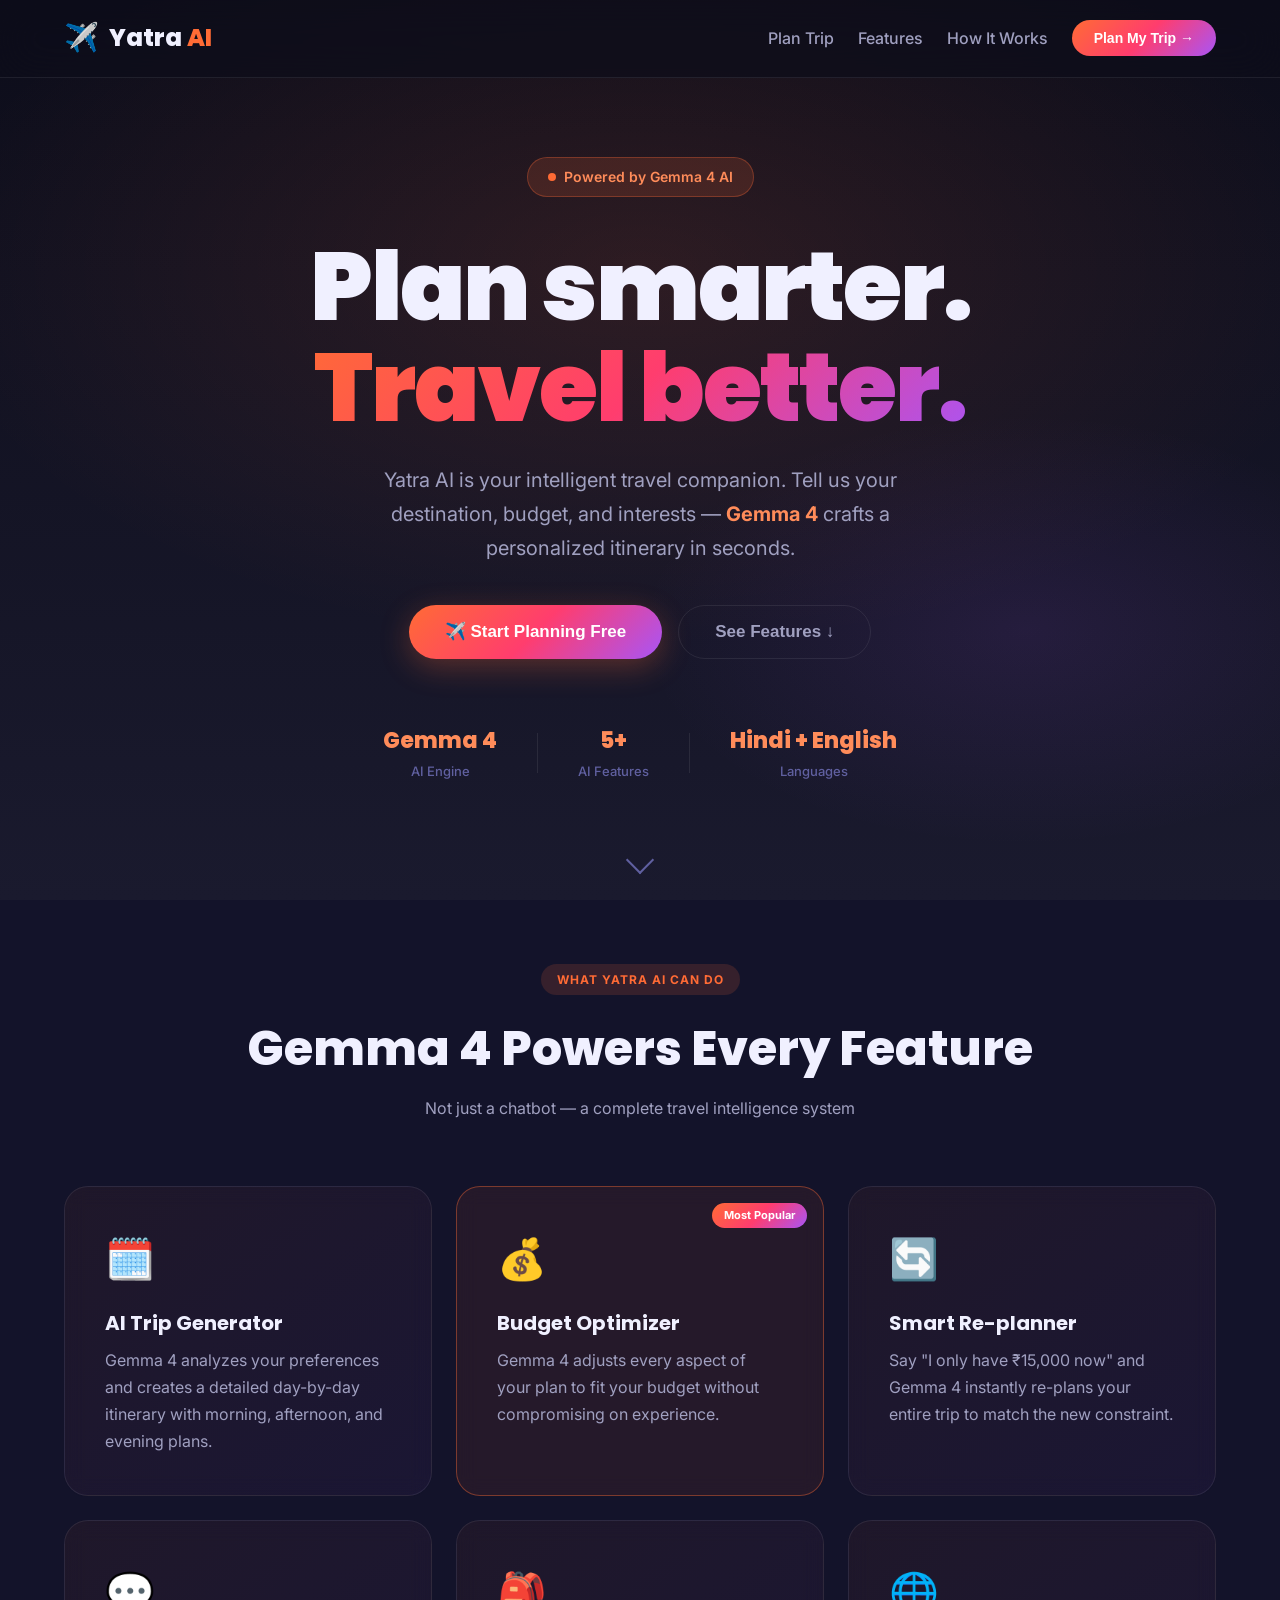
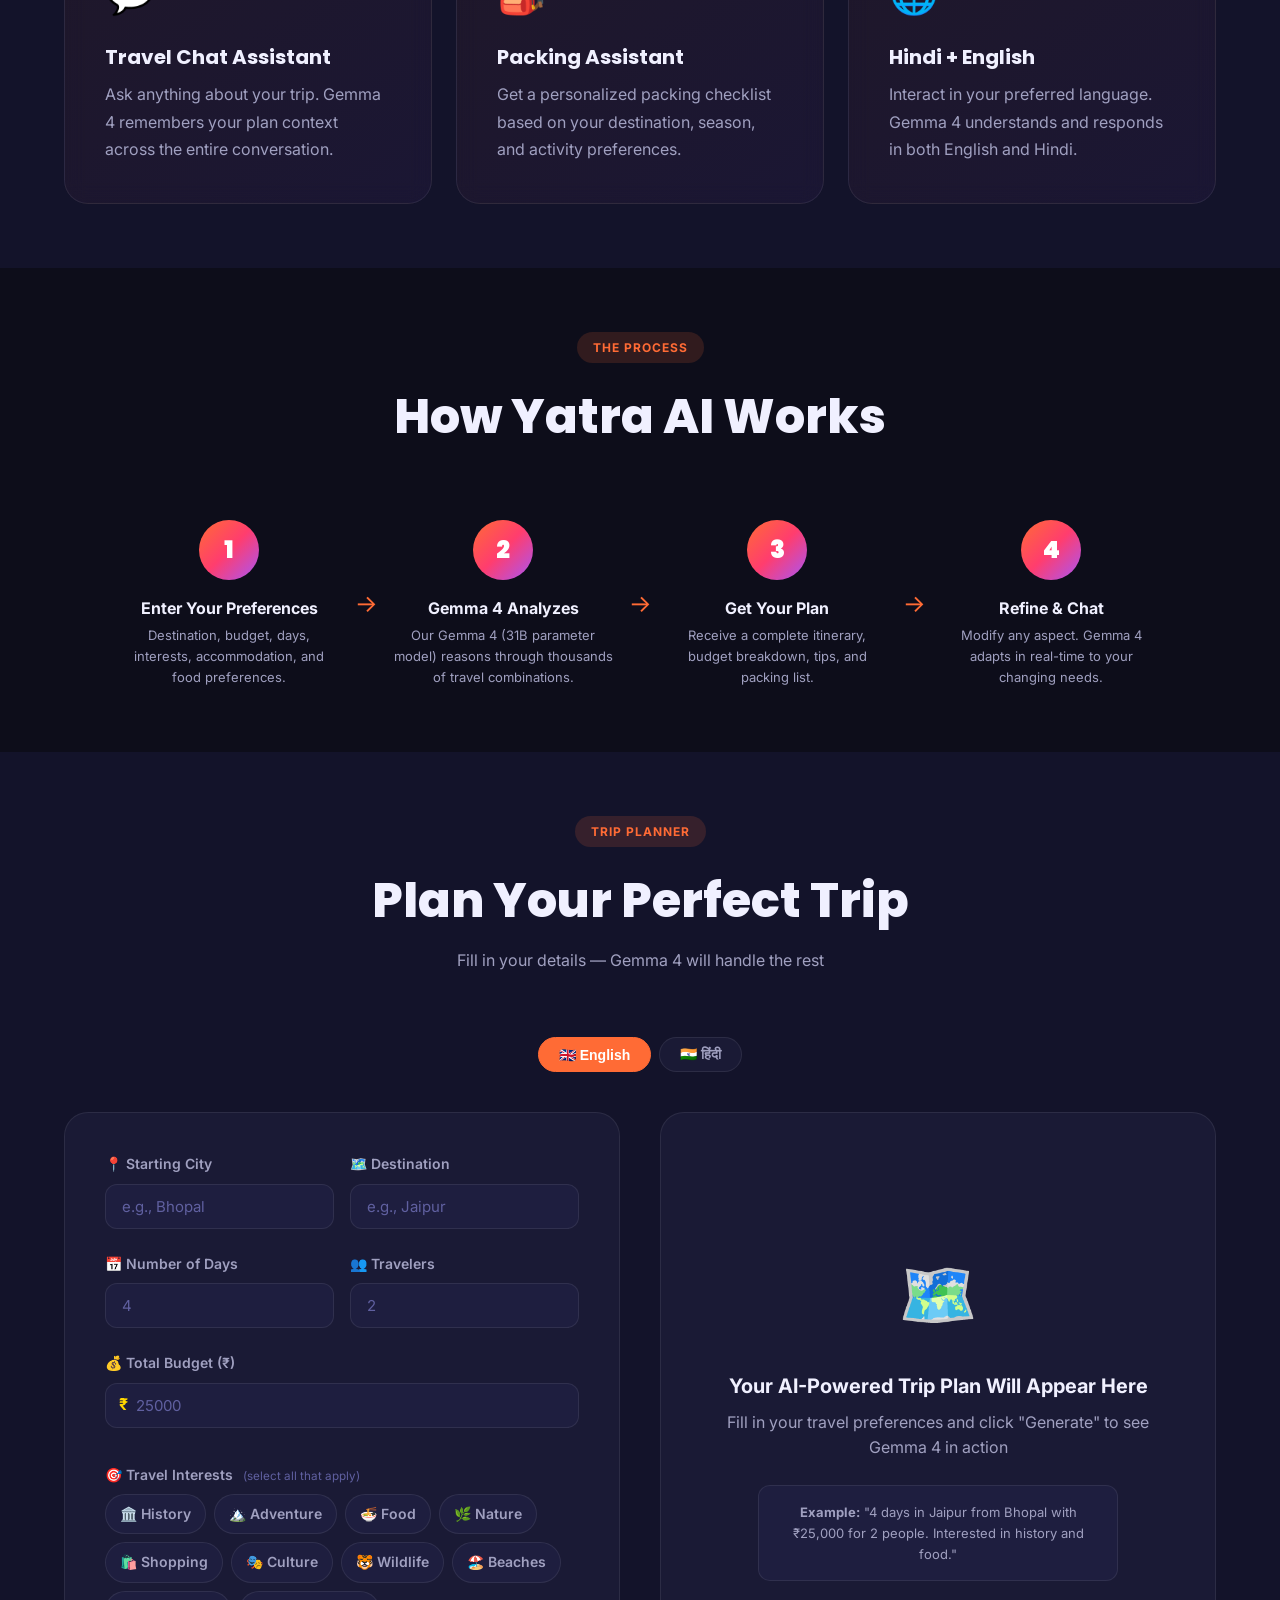
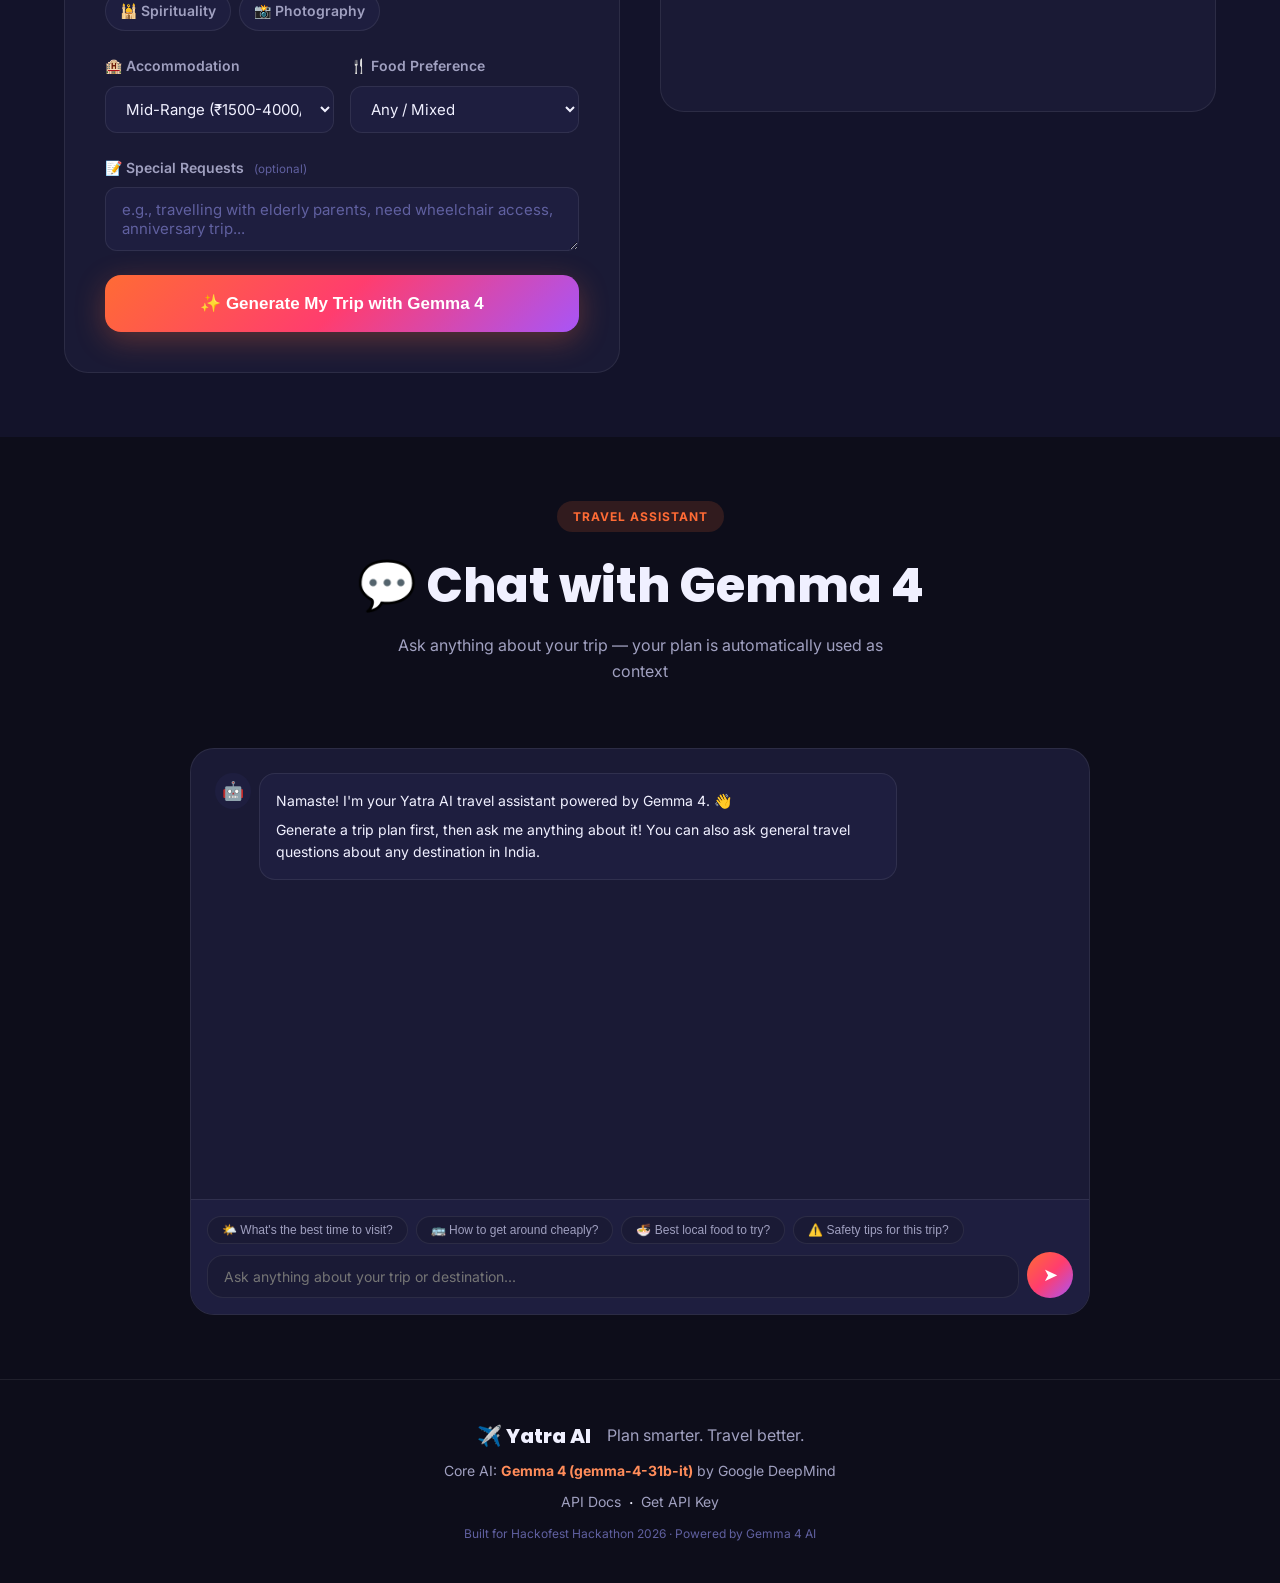
==== frontend/index.html @ 939cee9c "Initial commit - Yatra AI Gemma 4 powered travel planner" ====
<!DOCTYPE html>
<html lang="en">
<head>
  <meta charset="UTF-8" />
  <meta name="viewport" content="width=device-width, initial-scale=1.0"/>
  <title>Yatra AI — Plan smarter. Travel better.</title>
  <meta name="description" content="Yatra AI is an adaptive AI travel planner powered by Gemma 4. Get personalized trip itineraries, budget optimization, and smart re-planning."/>
  <link rel="icon" href="assets/images/favicon.svg" type="image/svg+xml"/>
  <link rel="stylesheet" href="assets/css/styles.css"/>
  <link rel="preconnect" href="https://fonts.googleapis.com"/>
  <link href="https://fonts.googleapis.com/css2?family=Inter:wght@300;400;500;600;700;800;900&family=Poppins:wght@700;800;900&display=swap" rel="stylesheet"/>
</head>
<body>

<!-- ═══════════════════════════════════════════ -->
<!--  NAVBAR                                      -->
<!-- ═══════════════════════════════════════════ -->
<nav class="navbar" id="navbar">
  <div class="nav-container">
    <div class="nav-brand">
      <span class="brand-icon">✈️</span>
      <span class="brand-name">Yatra <span class="brand-ai">AI</span></span>
    </div>
    <div class="nav-links">
      <a href="#planner" class="nav-link">Plan Trip</a>
      <a href="#features" class="nav-link">Features</a>
      <a href="#how-it-works" class="nav-link">How It Works</a>
      <button class="btn-nav-cta" onclick="document.getElementById('planner').scrollIntoView({behavior:'smooth'})">
        Plan My Trip →
      </button>
    </div>
    <button class="hamburger" id="hamburger" aria-label="Menu">
      <span></span><span></span><span></span>
    </button>
  </div>
</nav>

<!-- ═══════════════════════════════════════════ -->
<!--  HERO SECTION                                -->
<!-- ═══════════════════════════════════════════ -->
<section class="hero">
  <div class="hero-bg">
    <div class="hero-particles" id="particles"></div>
    <div class="hero-gradient"></div>
  </div>
  <div class="hero-content">
    <div class="hero-badge">
      <span class="badge-dot"></span>
      Powered by Gemma 4 AI
    </div>
    <h1 class="hero-title">
      Plan smarter.<br/>
      <span class="gradient-text">Travel better.</span>
    </h1>
    <p class="hero-subtitle">
      Yatra AI is your intelligent travel companion. Tell us your destination, budget, and interests — 
      <strong>Gemma 4</strong> crafts a personalized itinerary in seconds.
    </p>
    <div class="hero-ctas">
      <button class="btn-primary" onclick="document.getElementById('planner').scrollIntoView({behavior:'smooth'})">
        ✈️ Start Planning Free
      </button>
      <button class="btn-ghost" onclick="document.getElementById('features').scrollIntoView({behavior:'smooth'})">
        See Features ↓
      </button>
    </div>
    <div class="hero-stats">
      <div class="stat"><span class="stat-num">Gemma 4</span><span class="stat-label">AI Engine</span></div>
      <div class="stat-divider"></div>
      <div class="stat"><span class="stat-num">5+</span><span class="stat-label">AI Features</span></div>
      <div class="stat-divider"></div>
      <div class="stat"><span class="stat-num">Hindi + English</span><span class="stat-label">Languages</span></div>
    </div>
  </div>
  <div class="hero-scroll-indicator">
    <div class="scroll-arrow"></div>
  </div>
</section>

<!-- ═══════════════════════════════════════════ -->
<!--  FEATURES SECTION                            -->
<!-- ═══════════════════════════════════════════ -->
<section class="features" id="features">
  <div class="container">
    <div class="section-header">
      <span class="section-tag">What Yatra AI Can Do</span>
      <h2 class="section-title">Gemma 4 Powers Every Feature</h2>
      <p class="section-subtitle">Not just a chatbot — a complete travel intelligence system</p>
    </div>
    <div class="features-grid">
      <div class="feature-card">
        <div class="feature-icon">🗓️</div>
        <h3>AI Trip Generator</h3>
        <p>Gemma 4 analyzes your preferences and creates a detailed day-by-day itinerary with morning, afternoon, and evening plans.</p>
      </div>
      <div class="feature-card featured">
        <div class="feature-badge">Most Popular</div>
        <div class="feature-icon">💰</div>
        <h3>Budget Optimizer</h3>
        <p>Gemma 4 adjusts every aspect of your plan to fit your budget without compromising on experience.</p>
      </div>
      <div class="feature-card">
        <div class="feature-icon">🔄</div>
        <h3>Smart Re-planner</h3>
        <p>Say "I only have ₹15,000 now" and Gemma 4 instantly re-plans your entire trip to match the new constraint.</p>
      </div>
      <div class="feature-card">
        <div class="feature-icon">💬</div>
        <h3>Travel Chat Assistant</h3>
        <p>Ask anything about your trip. Gemma 4 remembers your plan context across the entire conversation.</p>
      </div>
      <div class="feature-card">
        <div class="feature-icon">🎒</div>
        <h3>Packing Assistant</h3>
        <p>Get a personalized packing checklist based on your destination, season, and activity preferences.</p>
      </div>
      <div class="feature-card">
        <div class="feature-icon">🌐</div>
        <h3>Hindi + English</h3>
        <p>Interact in your preferred language. Gemma 4 understands and responds in both English and Hindi.</p>
      </div>
    </div>
  </div>
</section>

<!-- ═══════════════════════════════════════════ -->
<!--  HOW IT WORKS                               -->
<!-- ═══════════════════════════════════════════ -->
<section class="how-it-works" id="how-it-works">
  <div class="container">
    <div class="section-header">
      <span class="section-tag">The Process</span>
      <h2 class="section-title">How Yatra AI Works</h2>
    </div>
    <div class="steps">
      <div class="step">
        <div class="step-num">1</div>
        <div class="step-content">
          <h3>Enter Your Preferences</h3>
          <p>Destination, budget, days, interests, accommodation, and food preferences.</p>
        </div>
      </div>
      <div class="step-arrow">→</div>
      <div class="step">
        <div class="step-num">2</div>
        <div class="step-content">
          <h3>Gemma 4 Analyzes</h3>
          <p>Our Gemma 4 (31B parameter model) reasons through thousands of travel combinations.</p>
        </div>
      </div>
      <div class="step-arrow">→</div>
      <div class="step">
        <div class="step-num">3</div>
        <div class="step-content">
          <h3>Get Your Plan</h3>
          <p>Receive a complete itinerary, budget breakdown, tips, and packing list.</p>
        </div>
      </div>
      <div class="step-arrow">→</div>
      <div class="step">
        <div class="step-num">4</div>
        <div class="step-content">
          <h3>Refine & Chat</h3>
          <p>Modify any aspect. Gemma 4 adapts in real-time to your changing needs.</p>
        </div>
      </div>
    </div>
  </div>
</section>

<!-- ═══════════════════════════════════════════ -->
<!--  TRIP PLANNER (MAIN APP)                    -->
<!-- ═══════════════════════════════════════════ -->
<section class="planner" id="planner">
  <div class="container">
    <div class="section-header">
      <span class="section-tag">Trip Planner</span>
      <h2 class="section-title">Plan Your Perfect Trip</h2>
      <p class="section-subtitle">Fill in your details — Gemma 4 will handle the rest</p>
    </div>

    <!-- Language Toggle -->
    <div class="language-toggle">
      <button class="lang-btn active" id="btn-en" onclick="setLanguage('english')">🇬🇧 English</button>
      <button class="lang-btn" id="btn-hi" onclick="setLanguage('hindi')">🇮🇳 हिंदी</button>
    </div>

    <div class="planner-layout">
      <!-- ── LEFT: Form ── -->
      <div class="planner-form-wrap">
        <form class="planner-form" id="tripForm" novalidate>

          <div class="form-row">
            <div class="form-group">
              <label for="origin">📍 Starting City</label>
              <input type="text" id="origin" placeholder="e.g., Bhopal" required/>
            </div>
            <div class="form-group">
              <label for="destination">🗺️ Destination</label>
              <input type="text" id="destination" placeholder="e.g., Jaipur" required/>
            </div>
          </div>

          <div class="form-row">
            <div class="form-group">
              <label for="numDays">📅 Number of Days</label>
              <input type="number" id="numDays" placeholder="4" min="1" max="30" required/>
            </div>
            <div class="form-group">
              <label for="numTravelers">👥 Travelers</label>
              <input type="number" id="numTravelers" placeholder="2" min="1" max="20" required/>
            </div>
          </div>

          <div class="form-group">
            <label for="budget">💰 Total Budget (₹)</label>
            <div class="budget-input-wrap">
              <span class="currency-symbol">₹</span>
              <input type="number" id="budget" placeholder="25000" min="500" required/>
            </div>
            <div class="budget-per-person" id="budgetPerPerson"></div>
          </div>

          <div class="form-group">
            <label>🎯 Travel Interests <small>(select all that apply)</small></label>
            <div class="interests-grid">
              <label class="interest-chip"><input type="checkbox" value="history"/> 🏛️ History</label>
              <label class="interest-chip"><input type="checkbox" value="adventure"/> 🏔️ Adventure</label>
              <label class="interest-chip"><input type="checkbox" value="food"/> 🍜 Food</label>
              <label class="interest-chip"><input type="checkbox" value="nature"/> 🌿 Nature</label>
              <label class="interest-chip"><input type="checkbox" value="shopping"/> 🛍️ Shopping</label>
              <label class="interest-chip"><input type="checkbox" value="culture"/> 🎭 Culture</label>
              <label class="interest-chip"><input type="checkbox" value="wildlife"/> 🐯 Wildlife</label>
              <label class="interest-chip"><input type="checkbox" value="beaches"/> 🏖️ Beaches</label>
              <label class="interest-chip"><input type="checkbox" value="spirituality"/> 🕌 Spirituality</label>
              <label class="interest-chip"><input type="checkbox" value="photography"/> 📸 Photography</label>
            </div>
          </div>

          <div class="form-row">
            <div class="form-group">
              <label for="accommodation">🏨 Accommodation</label>
              <select id="accommodation">
                <option value="budget">Budget (₹500-1500/night)</option>
                <option value="mid_range" selected>Mid-Range (₹1500-4000/night)</option>
                <option value="luxury">Luxury (₹4000+/night)</option>
                <option value="hostel">Hostel/Dorm</option>
                <option value="homestay">Homestay</option>
              </select>
            </div>
            <div class="form-group">
              <label for="foodPref">🍴 Food Preference</label>
              <select id="foodPref">
                <option value="any">Any / Mixed</option>
                <option value="vegetarian">Vegetarian</option>
                <option value="non_vegetarian">Non-Vegetarian</option>
                <option value="vegan">Vegan</option>
              </select>
            </div>
          </div>

          <div class="form-group">
            <label for="specialRequests">📝 Special Requests <small>(optional)</small></label>
            <textarea id="specialRequests" rows="2" placeholder="e.g., travelling with elderly parents, need wheelchair access, anniversary trip..."></textarea>
          </div>

          <button type="submit" class="btn-generate" id="generateBtn">
            <span class="btn-text">✨ Generate My Trip with Gemma 4</span>
            <span class="btn-loading" style="display:none">
              <span class="spinner"></span> Gemma 4 is planning your trip...
            </span>
          </button>
        </form>
      </div>

      <!-- ── RIGHT: Output ── -->
      <div class="planner-output-wrap">
        <!-- Empty State -->
        <div class="output-empty" id="outputEmpty">
          <div class="empty-icon">🗺️</div>
          <h3>Your AI-Powered Trip Plan Will Appear Here</h3>
          <p>Fill in your travel preferences and click "Generate" to see Gemma 4 in action</p>
          <div class="example-prompt">
            <strong>Example:</strong> "4 days in Jaipur from Bhopal with ₹25,000 for 2 people. 
            Interested in history and food."
          </div>
        </div>

        <!-- Loading State -->
        <div class="output-loading" id="outputLoading" style="display:none">
          <div class="loading-animation">
            <div class="ai-brain">🧠</div>
            <div class="loading-dots">
              <div class="dot"></div><div class="dot"></div><div class="dot"></div>
            </div>
          </div>
          <h3>Gemma 4 is crafting your perfect trip...</h3>
          <div class="loading-steps" id="loadingSteps">
            <div class="loading-step active" id="ls1">🔍 Analyzing your preferences...</div>
            <div class="loading-step" id="ls2">🗺️ Mapping out attractions...</div>
            <div class="loading-step" id="ls3">💰 Optimizing your budget...</div>
            <div class="loading-step" id="ls4">✨ Finalizing your itinerary...</div>
          </div>
        </div>

        <!-- Error State -->
        <div class="output-error" id="outputError" style="display:none">
          <div class="error-icon">⚠️</div>
          <h3>Something went wrong</h3>
          <p id="errorMessage">Please check your API key and try again.</p>
          <button class="btn-retry" onclick="retryGeneration()">🔄 Try Again</button>
        </div>

        <!-- Result State -->
        <div class="output-result" id="outputResult" style="display:none">
          <div class="result-header">
            <div class="result-trip-info" id="resultTripInfo"></div>
            <div class="result-actions">
              <button class="btn-action" onclick="copyPlan()" title="Copy Plan">📋 Copy</button>
              <button class="btn-action" onclick="downloadPlan()" title="Download Plan">⬇️ Download</button>
              <button class="btn-action" onclick="sharePlan()" title="Share Plan">🔗 Share</button>
              <button class="btn-replan" onclick="openReplanModal()">🔄 Modify Plan</button>
            </div>
          </div>
          
          <!-- Tab Navigation -->
          <div class="result-tabs">
            <button class="tab-btn active" onclick="switchTab('itinerary')">🗓️ Itinerary</button>
            <button class="tab-btn" onclick="switchTab('packing')">🎒 Packing List</button>
            <button class="tab-btn" onclick="switchTab('budget')">💰 Budget Tips</button>
          </div>

          <!-- Tab Contents -->
          <div class="tab-content active" id="tab-itinerary">
            <div class="markdown-output" id="itineraryContent"></div>
          </div>
          <div class="tab-content" id="tab-packing">
            <div class="packing-actions">
              <button class="btn-sm" onclick="generatePackingList()">🎒 Generate Packing List</button>
            </div>
            <div class="markdown-output" id="packingContent">
              <p class="placeholder-text">Click "Generate Packing List" to get a personalized checklist powered by Gemma 4.</p>
            </div>
          </div>
          <div class="tab-content" id="tab-budget">
            <div class="budget-actions">
              <button class="btn-sm" onclick="optimizeBudget()">💡 Optimize My Budget</button>
            </div>
            <div class="markdown-output" id="budgetContent">
              <p class="placeholder-text">Click "Optimize My Budget" to get Gemma 4's smart budget recommendations.</p>
            </div>
          </div>
        </div>
      </div>
    </div>
  </div>
</section>

<!-- ═══════════════════════════════════════════ -->
<!--  TRAVEL CHAT ASSISTANT                      -->
<!-- ═══════════════════════════════════════════ -->
<section class="chat-section" id="chatSection">
  <div class="container">
    <div class="section-header">
      <span class="section-tag">Travel Assistant</span>
      <h2 class="section-title">💬 Chat with Gemma 4</h2>
      <p class="section-subtitle">Ask anything about your trip — your plan is automatically used as context</p>
    </div>
    <div class="chat-container">
      <div class="chat-messages" id="chatMessages">
        <div class="chat-message assistant">
          <div class="message-avatar">🤖</div>
          <div class="message-bubble">
            <p>Namaste! I'm your Yatra AI travel assistant powered by Gemma 4. 👋</p>
            <p>Generate a trip plan first, then ask me anything about it! You can also ask general travel questions about any destination in India.</p>
          </div>
        </div>
      </div>
      <div class="chat-input-area">
        <div class="chat-suggestions" id="chatSuggestions">
          <button class="suggestion-chip" onclick="sendSuggestion(this)">🌤️ What's the best time to visit?</button>
          <button class="suggestion-chip" onclick="sendSuggestion(this)">🚌 How to get around cheaply?</button>
          <button class="suggestion-chip" onclick="sendSuggestion(this)">🍜 Best local food to try?</button>
          <button class="suggestion-chip" onclick="sendSuggestion(this)">⚠️ Safety tips for this trip?</button>
        </div>
        <div class="chat-input-row">
          <textarea 
            class="chat-input" 
            id="chatInput" 
            placeholder="Ask anything about your trip or destination..." 
            rows="1"
            onkeydown="handleChatKeydown(event)"
          ></textarea>
          <button class="chat-send-btn" id="chatSendBtn" onclick="sendChat()">
            <span class="send-icon">➤</span>
          </button>
        </div>
      </div>
    </div>
  </div>
</section>

<!-- ═══════════════════════════════════════════ -->
<!--  RE-PLAN MODAL                              -->
<!-- ═══════════════════════════════════════════ -->
<div class="modal-overlay" id="replanModal" style="display:none" onclick="closeModal(event)">
  <div class="modal">
    <div class="modal-header">
      <h2>🔄 Modify Your Trip</h2>
      <button class="modal-close" onclick="closeReplanModal()">✕</button>
    </div>
    <div class="modal-body">
      <p class="modal-subtitle">Tell Gemma 4 what you'd like to change about your trip plan.</p>
      <div class="form-group">
        <label>What would you like to change?</label>
        <textarea id="replanRequest" rows="4" placeholder="e.g., 'I now have only ₹15,000. Please reduce costs.' or 'Replace Day 2 with a nature/hiking day.' or 'Add a spa day on Day 3.'"></textarea>
      </div>
      <div class="form-group">
        <label>New Budget (₹) <small>optional — leave blank to keep current</small></label>
        <input type="number" id="replanBudget" placeholder="Leave blank to keep current budget" min="500"/>
      </div>
    </div>
    <div class="modal-footer">
      <button class="btn-ghost" onclick="closeReplanModal()">Cancel</button>
      <button class="btn-primary" onclick="submitReplan()">
        <span id="replanBtnText">🔄 Re-plan with Gemma 4</span>
      </button>
    </div>
  </div>
</div>

<!-- ═══════════════════════════════════════════ -->
<!--  FOOTER                                     -->
<!-- ═══════════════════════════════════════════ -->
<footer class="footer">
  <div class="container">
    <div class="footer-brand">
      <span>✈️ Yatra AI</span>
      <span class="footer-tagline">Plan smarter. Travel better.</span>
    </div>
    <div class="footer-powered">
      <span>Core AI: </span>
      <strong>Gemma 4 (gemma-4-31b-it)</strong>
      <span> by Google DeepMind</span>
    </div>
    <div class="footer-links">
      <a href="/docs" target="_blank">API Docs</a>
      <span>·</span>
      <a href="https://aistudio.google.com" target="_blank">Get API Key</a>
    </div>
    <p class="footer-note">Built for Hackofest Hackathon 2026 · Powered by Gemma 4 AI</p>
  </div>
</footer>

<script src="assets/js/api.js"></script>
<script src="assets/js/markdown.js"></script>
<script src="assets/js/app.js"></script>
</body>
</html>
---- frontend/assets/css/styles.css ----
/* =============================================
   YATRA AI — CSS Design System
   Plan smarter. Travel better.
   ============================================= */

/* ── Reset & Variables ────────────────────── */
*, *::before, *::after { box-sizing: border-box; margin: 0; padding: 0; }

:root {
  /* Colors */
  --primary: #FF6B35;
  --primary-dark: #E85820;
  --primary-light: #FF8C5A;
  --secondary: #1A1A2E;
  --accent: #FFD700;
  --accent2: #4ECDC4;
  --bg: #0D0D1A;
  --bg2: #13132A;
  --bg3: #1E1E3F;
  --surface: #1A1A35;
  --surface2: #252550;
  --text: #F0F0FF;
  --text-dim: #A0A0C0;
  --text-muted: #6060A0;
  --border: rgba(255,255,255,0.08);
  --border-hover: rgba(255,107,53,0.4);
  --success: #4CAF50;
  --error: #FF4444;
  --warning: #FFC107;
  
  /* Gradients */
  --grad-primary: linear-gradient(135deg, #FF6B35 0%, #FF3D6E 50%, #A855F7 100%);
  --grad-bg: linear-gradient(180deg, #0D0D1A 0%, #1A1A2E 100%);
  --grad-card: linear-gradient(145deg, rgba(255,107,53,0.05) 0%, rgba(168,85,247,0.05) 100%);
  
  /* Spacing */
  --sp-xs: 4px; --sp-sm: 8px; --sp-md: 16px; --sp-lg: 24px; --sp-xl: 40px; --sp-2xl: 64px;
  
  /* Typography */
  --font-body: 'Inter', -apple-system, sans-serif;
  --font-heading: 'Poppins', sans-serif;
  
  /* Radius */
  --r-sm: 8px; --r-md: 12px; --r-lg: 16px; --r-xl: 24px; --r-full: 999px;
  
  /* Shadows */
  --shadow-sm: 0 2px 8px rgba(0,0,0,0.3);
  --shadow-md: 0 8px 30px rgba(0,0,0,0.4);
  --shadow-lg: 0 20px 60px rgba(0,0,0,0.6);
  --shadow-primary: 0 8px 30px rgba(255,107,53,0.3);
  
  /* Transitions */
  --t: all 0.25s cubic-bezier(0.4, 0, 0.2, 1);
}

html { scroll-behavior: smooth; }

body {
  font-family: var(--font-body);
  background: var(--bg);
  color: var(--text);
  line-height: 1.6;
  overflow-x: hidden;
}

/* ── Scrollbar ─────────────────────────────── */
::-webkit-scrollbar { width: 6px; }
::-webkit-scrollbar-track { background: var(--bg); }
::-webkit-scrollbar-thumb { background: var(--primary); border-radius: var(--r-full); }

/* ── Utils ─────────────────────────────────── */
.container { max-width: 1200px; margin: 0 auto; padding: 0 var(--sp-lg); }
.gradient-text {
  background: var(--grad-primary);
  -webkit-background-clip: text;
  -webkit-text-fill-color: transparent;
  background-clip: text;
}

/* ══════════════════════════════════════════
   NAVBAR
══════════════════════════════════════════ */
.navbar {
  position: fixed; top: 0; left: 0; right: 0; z-index: 1000;
  padding: 16px 0;
  background: rgba(13,13,26,0.7);
  backdrop-filter: blur(20px);
  border-bottom: 1px solid var(--border);
  transition: var(--t);
}
.navbar.scrolled {
  background: rgba(13,13,26,0.95);
  box-shadow: var(--shadow-md);
}
.nav-container {
  max-width: 1200px; margin: 0 auto; padding: 0 var(--sp-lg);
  display: flex; align-items: center; justify-content: space-between;
}
.nav-brand {
  display: flex; align-items: center; gap: 10px;
  font-family: var(--font-heading); font-size: 24px; font-weight: 800;
  text-decoration: none; color: var(--text);
}
.brand-icon { font-size: 28px; }
.brand-ai { color: var(--primary); }
.nav-links { display: flex; align-items: center; gap: var(--sp-lg); }
.nav-link { color: var(--text-dim); text-decoration: none; font-weight: 500; transition: var(--t); }
.nav-link:hover { color: var(--text); }
.btn-nav-cta {
  background: var(--grad-primary); color: white; border: none;
  padding: 10px 22px; border-radius: var(--r-full);
  font-weight: 600; cursor: pointer; transition: var(--t);
  font-size: 14px;
}
.btn-nav-cta:hover { transform: translateY(-2px); box-shadow: var(--shadow-primary); }
.hamburger { display: none; flex-direction: column; gap: 5px; background: none; border: none; cursor: pointer; padding: 4px; }
.hamburger span { display: block; width: 24px; height: 2px; background: var(--text); border-radius: 2px; transition: var(--t); }

/* ══════════════════════════════════════════
   HERO
══════════════════════════════════════════ */
.hero {
  min-height: 100vh;
  display: flex; align-items: center; justify-content: center;
  position: relative; overflow: hidden;
  padding: 100px var(--sp-lg) 60px;
}
.hero-bg { position: absolute; inset: 0; }
.hero-gradient {
  position: absolute; inset: 0;
  background: radial-gradient(ellipse 80% 60% at 50% 30%, rgba(255,107,53,0.12) 0%, transparent 70%),
              radial-gradient(ellipse 50% 40% at 80% 70%, rgba(168,85,247,0.1) 0%, transparent 60%),
              linear-gradient(180deg, #0D0D1A 0%, #1A1A2E 100%);
}
.hero-particles { position: absolute; inset: 0; overflow: hidden; }
.particle {
  position: absolute; border-radius: 50%;
  background: var(--primary); opacity: 0.15;
  animation: float-particle linear infinite;
}
@keyframes float-particle {
  0% { transform: translateY(100vh) rotate(0deg); opacity: 0; }
  10% { opacity: 0.15; }
  90% { opacity: 0.15; }
  100% { transform: translateY(-100px) rotate(360deg); opacity: 0; }
}
.hero-content {
  position: relative; z-index: 1;
  text-align: center; max-width: 800px;
}
.hero-badge {
  display: inline-flex; align-items: center; gap: 8px;
  background: rgba(255,107,53,0.15); border: 1px solid rgba(255,107,53,0.3);
  color: var(--primary-light); padding: 8px 20px; border-radius: var(--r-full);
  font-size: 14px; font-weight: 600; margin-bottom: var(--sp-xl);
}
.badge-dot { width: 8px; height: 8px; background: var(--primary); border-radius: 50%; animation: pulse 2s infinite; }
@keyframes pulse { 0%, 100% { opacity: 1; transform: scale(1); } 50% { opacity: 0.5; transform: scale(1.5); } }
.hero-title {
  font-family: var(--font-heading); font-size: clamp(48px, 8vw, 96px);
  font-weight: 900; line-height: 1.05; margin-bottom: var(--sp-lg);
  letter-spacing: -2px;
}
.hero-subtitle {
  font-size: clamp(16px, 2.5vw, 20px); color: var(--text-dim);
  max-width: 600px; margin: 0 auto var(--sp-xl);
  line-height: 1.7;
}
.hero-subtitle strong { color: var(--primary-light); }
.hero-ctas { display: flex; gap: var(--sp-md); justify-content: center; flex-wrap: wrap; margin-bottom: var(--sp-2xl); }
.btn-primary {
  background: var(--grad-primary); color: white; border: none;
  padding: 16px 36px; border-radius: var(--r-full);
  font-size: 17px; font-weight: 700; cursor: pointer; transition: var(--t);
  box-shadow: var(--shadow-primary);
}
.btn-primary:hover { transform: translateY(-3px); box-shadow: 0 12px 40px rgba(255,107,53,0.5); }
.btn-ghost {
  background: transparent; color: var(--text-dim);
  border: 1px solid var(--border); padding: 16px 36px;
  border-radius: var(--r-full); font-size: 17px; font-weight: 600;
  cursor: pointer; transition: var(--t);
}
.btn-ghost:hover { border-color: var(--primary); color: var(--primary); }
.hero-stats { display: flex; align-items: center; justify-content: center; gap: var(--sp-xl); flex-wrap: wrap; }
.stat { text-align: center; }
.stat-num { display: block; font-family: var(--font-heading); font-size: 22px; font-weight: 800; color: var(--primary-light); }
.stat-label { font-size: 13px; color: var(--text-muted); font-weight: 500; }
.stat-divider { width: 1px; height: 40px; background: var(--border); }
.hero-scroll-indicator {
  position: absolute; bottom: 30px; left: 50%; transform: translateX(-50%);
  animation: bounce 2s infinite;
}
.scroll-arrow { width: 20px; height: 20px; border-right: 2px solid var(--text-muted); border-bottom: 2px solid var(--text-muted); transform: rotate(45deg); }
@keyframes bounce { 0%, 100% { transform: translateX(-50%) translateY(0); } 50% { transform: translateX(-50%) translateY(10px); } }

/* ══════════════════════════════════════════
   SECTIONS
══════════════════════════════════════════ */
.section-header { text-align: center; margin-bottom: var(--sp-2xl); }
.section-tag {
  display: inline-block; background: rgba(255,107,53,0.15);
  color: var(--primary); padding: 6px 16px; border-radius: var(--r-full);
  font-size: 12px; font-weight: 700; letter-spacing: 1px;
  text-transform: uppercase; margin-bottom: var(--sp-md);
}
.section-title { font-family: var(--font-heading); font-size: clamp(28px, 4vw, 48px); font-weight: 800; margin-bottom: var(--sp-sm); }
.section-subtitle { color: var(--text-dim); font-size: 16px; max-width: 500px; margin: 0 auto; }

/* ══════════════════════════════════════════
   FEATURES
══════════════════════════════════════════ */
.features { padding: var(--sp-2xl) 0; background: var(--bg2); }
.features-grid {
  display: grid; grid-template-columns: repeat(auto-fit, minmax(300px, 1fr));
  gap: var(--sp-lg);
}
.feature-card {
  background: var(--grad-card);
  border: 1px solid var(--border);
  border-radius: var(--r-xl); padding: var(--sp-xl);
  transition: var(--t); position: relative;
  backdrop-filter: blur(10px);
}
.feature-card:hover { border-color: var(--border-hover); transform: translateY(-4px); box-shadow: var(--shadow-md); }
.feature-card.featured { border-color: rgba(255,107,53,0.4); background: rgba(255,107,53,0.08); }
.feature-badge {
  position: absolute; top: 16px; right: 16px;
  background: var(--grad-primary); color: white;
  padding: 4px 12px; border-radius: var(--r-full);
  font-size: 11px; font-weight: 700;
}
.feature-icon { font-size: 40px; margin-bottom: var(--sp-md); }
.feature-card h3 { font-family: var(--font-heading); font-size: 20px; font-weight: 700; margin-bottom: var(--sp-sm); }
.feature-card p { color: var(--text-dim); line-height: 1.7; }

/* ══════════════════════════════════════════
   HOW IT WORKS
══════════════════════════════════════════ */
.how-it-works { padding: var(--sp-2xl) 0; }
.steps {
  display: flex; align-items: flex-start; gap: var(--sp-md);
  flex-wrap: wrap; justify-content: center;
}
.step { flex: 1; min-width: 180px; max-width: 220px; text-align: center; }
.step-num {
  width: 60px; height: 60px; border-radius: 50%;
  background: var(--grad-primary); color: white;
  font-family: var(--font-heading); font-size: 24px; font-weight: 900;
  display: flex; align-items: center; justify-content: center;
  margin: 0 auto var(--sp-md);
}
.step-content h3 { font-size: 16px; font-weight: 700; margin-bottom: var(--sp-xs); }
.step-content p { font-size: 13px; color: var(--text-dim); }
.step-arrow { font-size: 24px; color: var(--primary); align-self: center; padding-top: 0; }

/* ══════════════════════════════════════════
   PLANNER SECTION
══════════════════════════════════════════ */
.planner { padding: var(--sp-2xl) 0; background: var(--bg2); }
.language-toggle { display: flex; gap: var(--sp-sm); justify-content: center; margin-bottom: var(--sp-xl); }
.lang-btn {
  background: var(--surface); border: 1px solid var(--border);
  color: var(--text-dim); padding: 8px 20px; border-radius: var(--r-full);
  cursor: pointer; transition: var(--t); font-size: 14px; font-weight: 600;
}
.lang-btn.active { background: var(--primary); border-color: var(--primary); color: white; }
.planner-layout { display: grid; grid-template-columns: 1fr 1fr; gap: var(--sp-xl); align-items: start; }

/* Form */
.planner-form-wrap {
  background: var(--surface); border: 1px solid var(--border);
  border-radius: var(--r-xl); padding: var(--sp-xl); position: sticky; top: 90px;
}
.planner-form { display: flex; flex-direction: column; gap: var(--sp-lg); }
.form-row { display: grid; grid-template-columns: 1fr 1fr; gap: var(--sp-md); }
.form-group { display: flex; flex-direction: column; gap: 8px; }
.form-group label { font-size: 14px; font-weight: 600; color: var(--text-dim); }
.form-group label small { font-weight: 400; color: var(--text-muted); margin-left: 6px; }
.form-group input, .form-group select, .form-group textarea {
  background: var(--bg3); border: 1px solid var(--border);
  color: var(--text); padding: 12px 16px; border-radius: var(--r-md);
  font-size: 15px; font-family: var(--font-body);
  transition: var(--t); outline: none; width: 100%;
}
.form-group input:focus, .form-group select:focus, .form-group textarea:focus {
  border-color: var(--primary); box-shadow: 0 0 0 3px rgba(255,107,53,0.15);
}
.form-group input::placeholder, .form-group textarea::placeholder { color: var(--text-muted); }
.form-group select option { background: var(--bg3); }
.budget-input-wrap { position: relative; }
.currency-symbol {
  position: absolute; left: 14px; top: 50%; transform: translateY(-50%);
  color: var(--accent); font-weight: 700; font-size: 16px;
}
.budget-input-wrap input { padding-left: 30px; }
.budget-per-person { font-size: 12px; color: var(--accent2); margin-top: 4px; }

/* Interests */
.interests-grid { display: flex; flex-wrap: wrap; gap: 8px; }
.interest-chip {
  display: flex; align-items: center; gap: 6px;
  background: var(--bg3); border: 1px solid var(--border);
  padding: 8px 14px; border-radius: var(--r-full);
  cursor: pointer; transition: var(--t); font-size: 13px; font-weight: 500;
  user-select: none;
}
.interest-chip:hover { border-color: var(--primary); }
.interest-chip input[type="checkbox"] { display: none; }
.interest-chip.selected {
  background: rgba(255,107,53,0.15); border-color: var(--primary); color: var(--primary-light);
}

/* Generate Button */
.btn-generate {
  background: var(--grad-primary); color: white; border: none;
  padding: 18px; border-radius: var(--r-lg);
  font-size: 17px; font-weight: 700; cursor: pointer;
  transition: var(--t); width: 100%;
  box-shadow: var(--shadow-primary);
}
.btn-generate:hover:not(:disabled) { transform: translateY(-2px); box-shadow: 0 12px 40px rgba(255,107,53,0.5); }
.btn-generate:disabled { opacity: 0.7; cursor: not-allowed; transform: none; }
.spinner {
  display: inline-block; width: 18px; height: 18px;
  border: 2px solid rgba(255,255,255,0.3); border-top-color: white;
  border-radius: 50%; animation: spin 0.8s linear infinite;
  vertical-align: middle; margin-right: 6px;
}
@keyframes spin { to { transform: rotate(360deg); } }

/* Output Panel */
.planner-output-wrap {
  background: var(--surface); border: 1px solid var(--border);
  border-radius: var(--r-xl); min-height: 600px;
  display: flex; align-items: center; justify-content: center;
  overflow: hidden;
}
.output-empty { text-align: center; padding: var(--sp-2xl); }
.empty-icon { font-size: 64px; margin-bottom: var(--sp-lg); }
.output-empty h3 { font-size: 20px; margin-bottom: var(--sp-sm); }
.output-empty p { color: var(--text-dim); margin-bottom: var(--sp-lg); }
.example-prompt {
  background: var(--bg3); border: 1px solid var(--border);
  border-radius: var(--r-md); padding: var(--sp-md);
  font-size: 13px; color: var(--text-dim); max-width: 360px; margin: 0 auto;
}

/* Loading */
.output-loading { text-align: center; padding: var(--sp-2xl); width: 100%; }
.loading-animation { margin-bottom: var(--sp-lg); }
.ai-brain { font-size: 64px; animation: pulse-brain 1.5s ease-in-out infinite; display: block; margin-bottom: var(--sp-md); }
@keyframes pulse-brain { 0%, 100% { transform: scale(1); } 50% { transform: scale(1.1); } }
.loading-dots { display: flex; gap: 8px; justify-content: center; }
.dot { width: 10px; height: 10px; background: var(--primary); border-radius: 50%; animation: dot-bounce 1.2s ease-in-out infinite; }
.dot:nth-child(2) { animation-delay: 0.2s; }
.dot:nth-child(3) { animation-delay: 0.4s; }
@keyframes dot-bounce { 0%, 100% { transform: translateY(0); opacity: 0.3; } 50% { transform: translateY(-12px); opacity: 1; } }
.output-loading h3 { font-size: 20px; margin-bottom: var(--sp-xl); }
.loading-steps { display: flex; flex-direction: column; gap: var(--sp-sm); max-width: 300px; margin: 0 auto; }
.loading-step { font-size: 14px; color: var(--text-muted); padding: 8px 16px; border-radius: var(--r-full); transition: var(--t); }
.loading-step.active { color: var(--primary); background: rgba(255,107,53,0.1); }

/* Error */
.output-error { text-align: center; padding: var(--sp-2xl); width: 100%; }
.error-icon { font-size: 48px; margin-bottom: var(--sp-md); }
.output-error h3 { font-size: 20px; margin-bottom: var(--sp-sm); }
.output-error p { color: var(--text-dim); margin-bottom: var(--sp-lg); }
.btn-retry {
  background: transparent; border: 1px solid var(--primary); color: var(--primary);
  padding: 10px 24px; border-radius: var(--r-full); cursor: pointer; transition: var(--t);
  font-weight: 600;
}
.btn-retry:hover { background: var(--primary); color: white; }

/* Result */
.output-result { width: 100%; height: 100%; display: flex; flex-direction: column; }
.result-header {
  display: flex; align-items: center; justify-content: space-between;
  padding: var(--sp-md) var(--sp-lg); border-bottom: 1px solid var(--border);
  flex-wrap: wrap; gap: var(--sp-sm);
}
.result-trip-info { font-size: 14px; font-weight: 600; color: var(--primary-light); }
.result-actions { display: flex; gap: 8px; flex-wrap: wrap; }
.btn-action {
  background: var(--bg3); border: 1px solid var(--border);
  color: var(--text-dim); padding: 7px 14px; border-radius: var(--r-full);
  font-size: 12px; font-weight: 600; cursor: pointer; transition: var(--t);
}
.btn-action:hover { border-color: var(--primary); color: var(--primary); }
.btn-replan {
  background: rgba(255,107,53,0.15); border: 1px solid var(--primary);
  color: var(--primary); padding: 7px 14px; border-radius: var(--r-full);
  font-size: 12px; font-weight: 700; cursor: pointer; transition: var(--t);
}
.btn-replan:hover { background: var(--primary); color: white; }
.result-tabs { display: flex; gap: 0; border-bottom: 1px solid var(--border); padding: 0 var(--sp-lg); }
.tab-btn {
  background: none; border: none; color: var(--text-muted);
  padding: 12px 20px; font-size: 13px; font-weight: 600;
  cursor: pointer; transition: var(--t); border-bottom: 2px solid transparent;
  margin-bottom: -1px;
}
.tab-btn.active { color: var(--primary); border-bottom-color: var(--primary); }
.tab-content { display: none; padding: var(--sp-lg); flex: 1; overflow-y: auto; max-height: 700px; }
.tab-content.active { display: block; }
.packing-actions, .budget-actions { margin-bottom: var(--sp-md); }
.btn-sm {
  background: rgba(78,205,196,0.15); border: 1px solid var(--accent2);
  color: var(--accent2); padding: 8px 18px; border-radius: var(--r-full);
  font-size: 13px; font-weight: 600; cursor: pointer; transition: var(--t);
}
.btn-sm:hover { background: var(--accent2); color: var(--bg); }
.placeholder-text { color: var(--text-muted); font-style: italic; }

/* Markdown Output */
.markdown-output { color: var(--text); line-height: 1.7; }
.markdown-output h1 { font-size: 24px; font-weight: 800; margin: 20px 0 12px; color: var(--primary-light); }
.markdown-output h2 { font-size: 20px; font-weight: 700; margin: 18px 0 10px; color: var(--text); border-bottom: 1px solid var(--border); padding-bottom: 6px; }
.markdown-output h3 { font-size: 17px; font-weight: 600; margin: 14px 0 8px; color: var(--accent2); }
.markdown-output h4 { font-size: 15px; font-weight: 600; margin: 12px 0 6px; color: var(--accent); }
.markdown-output p { margin-bottom: 12px; }
.markdown-output strong { color: var(--primary-light); font-weight: 700; }
.markdown-output em { color: var(--text-dim); }
.markdown-output ul, .markdown-output ol { margin: 10px 0 12px 20px; }
.markdown-output li { margin-bottom: 6px; }
.markdown-output table { width: 100%; border-collapse: collapse; margin: 14px 0; font-size: 14px; }
.markdown-output th { background: rgba(255,107,53,0.15); padding: 10px 14px; text-align: left; font-weight: 700; border: 1px solid var(--border); }
.markdown-output td { padding: 10px 14px; border: 1px solid var(--border); }
.markdown-output tr:nth-child(even) td { background: rgba(255,255,255,0.03); }
.markdown-output code { background: var(--bg3); padding: 2px 8px; border-radius: 4px; font-size: 13px; color: var(--accent2); }
.markdown-output blockquote { border-left: 3px solid var(--primary); padding: 10px 16px; margin: 12px 0; background: rgba(255,107,53,0.05); border-radius: 0 var(--r-sm) var(--r-sm) 0; }
.markdown-output hr { border: none; border-top: 1px solid var(--border); margin: 20px 0; }

/* ══════════════════════════════════════════
   CHAT SECTION
══════════════════════════════════════════ */
.chat-section { padding: var(--sp-2xl) 0; }
.chat-container {
  background: var(--surface); border: 1px solid var(--border);
  border-radius: var(--r-xl); overflow: hidden; max-width: 900px; margin: 0 auto;
}
.chat-messages {
  height: 450px; overflow-y: auto; padding: var(--sp-lg);
  display: flex; flex-direction: column; gap: var(--sp-md);
}
.chat-message { display: flex; gap: var(--sp-sm); align-items: flex-start; }
.chat-message.user { flex-direction: row-reverse; }
.message-avatar {
  width: 36px; height: 36px; border-radius: 50%; font-size: 18px;
  display: flex; align-items: center; justify-content: center;
  background: var(--bg3); flex-shrink: 0;
}
.message-bubble {
  max-width: 75%; background: var(--bg3); border: 1px solid var(--border);
  border-radius: var(--r-lg); padding: var(--sp-md);
  font-size: 14px; line-height: 1.6;
}
.message-bubble p { margin-bottom: 6px; }
.message-bubble p:last-child { margin-bottom: 0; }
.chat-message.user .message-bubble {
  background: rgba(255,107,53,0.15); border-color: rgba(255,107,53,0.3);
}
.chat-message.loading .message-bubble { padding: 14px 20px; }

.chat-input-area {
  border-top: 1px solid var(--border); padding: var(--sp-md);
  background: var(--bg3);
}
.chat-suggestions { display: flex; gap: 8px; flex-wrap: wrap; margin-bottom: var(--sp-sm); }
.suggestion-chip {
  background: var(--surface); border: 1px solid var(--border);
  color: var(--text-dim); padding: 6px 14px; border-radius: var(--r-full);
  font-size: 12px; cursor: pointer; transition: var(--t);
}
.suggestion-chip:hover { border-color: var(--primary); color: var(--primary); }
.chat-input-row { display: flex; gap: var(--sp-sm); align-items: flex-end; }
.chat-input {
  flex: 1; background: var(--surface); border: 1px solid var(--border);
  color: var(--text); padding: 12px 16px; border-radius: var(--r-lg);
  font-size: 14px; font-family: var(--font-body);
  resize: none; outline: none; transition: var(--t);
  max-height: 120px; overflow-y: auto;
}
.chat-input:focus { border-color: var(--primary); }
.chat-send-btn {
  width: 46px; height: 46px; border-radius: 50%;
  background: var(--grad-primary); border: none; color: white;
  font-size: 18px; cursor: pointer; transition: var(--t);
  display: flex; align-items: center; justify-content: center; flex-shrink: 0;
}
.chat-send-btn:hover { transform: scale(1.1); }
.chat-send-btn:disabled { opacity: 0.5; cursor: not-allowed; transform: none; }

/* ══════════════════════════════════════════
   MODAL
══════════════════════════════════════════ */
.modal-overlay {
  position: fixed; inset: 0; z-index: 2000;
  background: rgba(0,0,0,0.7); backdrop-filter: blur(10px);
  display: flex; align-items: center; justify-content: center; padding: var(--sp-lg);
}
.modal {
  background: var(--surface); border: 1px solid var(--border);
  border-radius: var(--r-xl); width: 100%; max-width: 540px;
  box-shadow: var(--shadow-lg);
}
.modal-header {
  display: flex; align-items: center; justify-content: space-between;
  padding: var(--sp-lg) var(--sp-xl); border-bottom: 1px solid var(--border);
}
.modal-header h2 { font-family: var(--font-heading); font-size: 22px; }
.modal-close { background: none; border: none; color: var(--text-muted); font-size: 20px; cursor: pointer; }
.modal-close:hover { color: var(--text); }
.modal-body { padding: var(--sp-xl); display: flex; flex-direction: column; gap: var(--sp-lg); }
.modal-subtitle { color: var(--text-dim); font-size: 14px; margin-bottom: var(--sp-sm); }
.modal-footer {
  display: flex; gap: var(--sp-md); justify-content: flex-end;
  padding: var(--sp-lg) var(--sp-xl); border-top: 1px solid var(--border);
}

/* ══════════════════════════════════════════
   FOOTER
══════════════════════════════════════════ */
.footer { padding: var(--sp-xl) 0; background: var(--bg); border-top: 1px solid var(--border); text-align: center; }
.footer-brand { display: flex; gap: var(--sp-md); justify-content: center; align-items: center; margin-bottom: var(--sp-sm); font-family: var(--font-heading); font-size: 20px; font-weight: 800; }
.footer-tagline { color: var(--text-dim); font-size: 16px; font-weight: 400; font-family: var(--font-body); }
.footer-powered { font-size: 14px; color: var(--text-dim); margin-bottom: var(--sp-sm); }
.footer-powered strong { color: var(--primary-light); }
.footer-links { display: flex; gap: var(--sp-sm); justify-content: center; margin-bottom: var(--sp-sm); }
.footer-links a { color: var(--text-dim); text-decoration: none; font-size: 14px; }
.footer-links a:hover { color: var(--primary); }
.footer-note { font-size: 12px; color: var(--text-muted); }

/* ══════════════════════════════════════════
   RESPONSIVE
══════════════════════════════════════════ */
@media (max-width: 900px) {
  .planner-layout { grid-template-columns: 1fr; }
  .planner-form-wrap { position: static; }
  .steps { flex-direction: column; align-items: center; }
  .step-arrow { transform: rotate(90deg); }
}
@media (max-width: 768px) {
  .nav-links { display: none; }
  .hamburger { display: flex; }
  .hero-title { font-size: 42px; letter-spacing: -1px; }
  .form-row { grid-template-columns: 1fr; }
  .result-header { flex-direction: column; align-items: flex-start; }
  .features-grid { grid-template-columns: 1fr; }
  .hero-stats { gap: var(--sp-lg); }
  .stat-divider { display: none; }
}
@media (max-width: 480px) {
  .container { padding: 0 var(--sp-md); }
  .hero-ctas { flex-direction: column; }
  .btn-primary, .btn-ghost { width: 100%; }
  .result-actions { gap: 6px; }
  .btn-action, .btn-replan { font-size: 11px; padding: 6px 10px; }
}
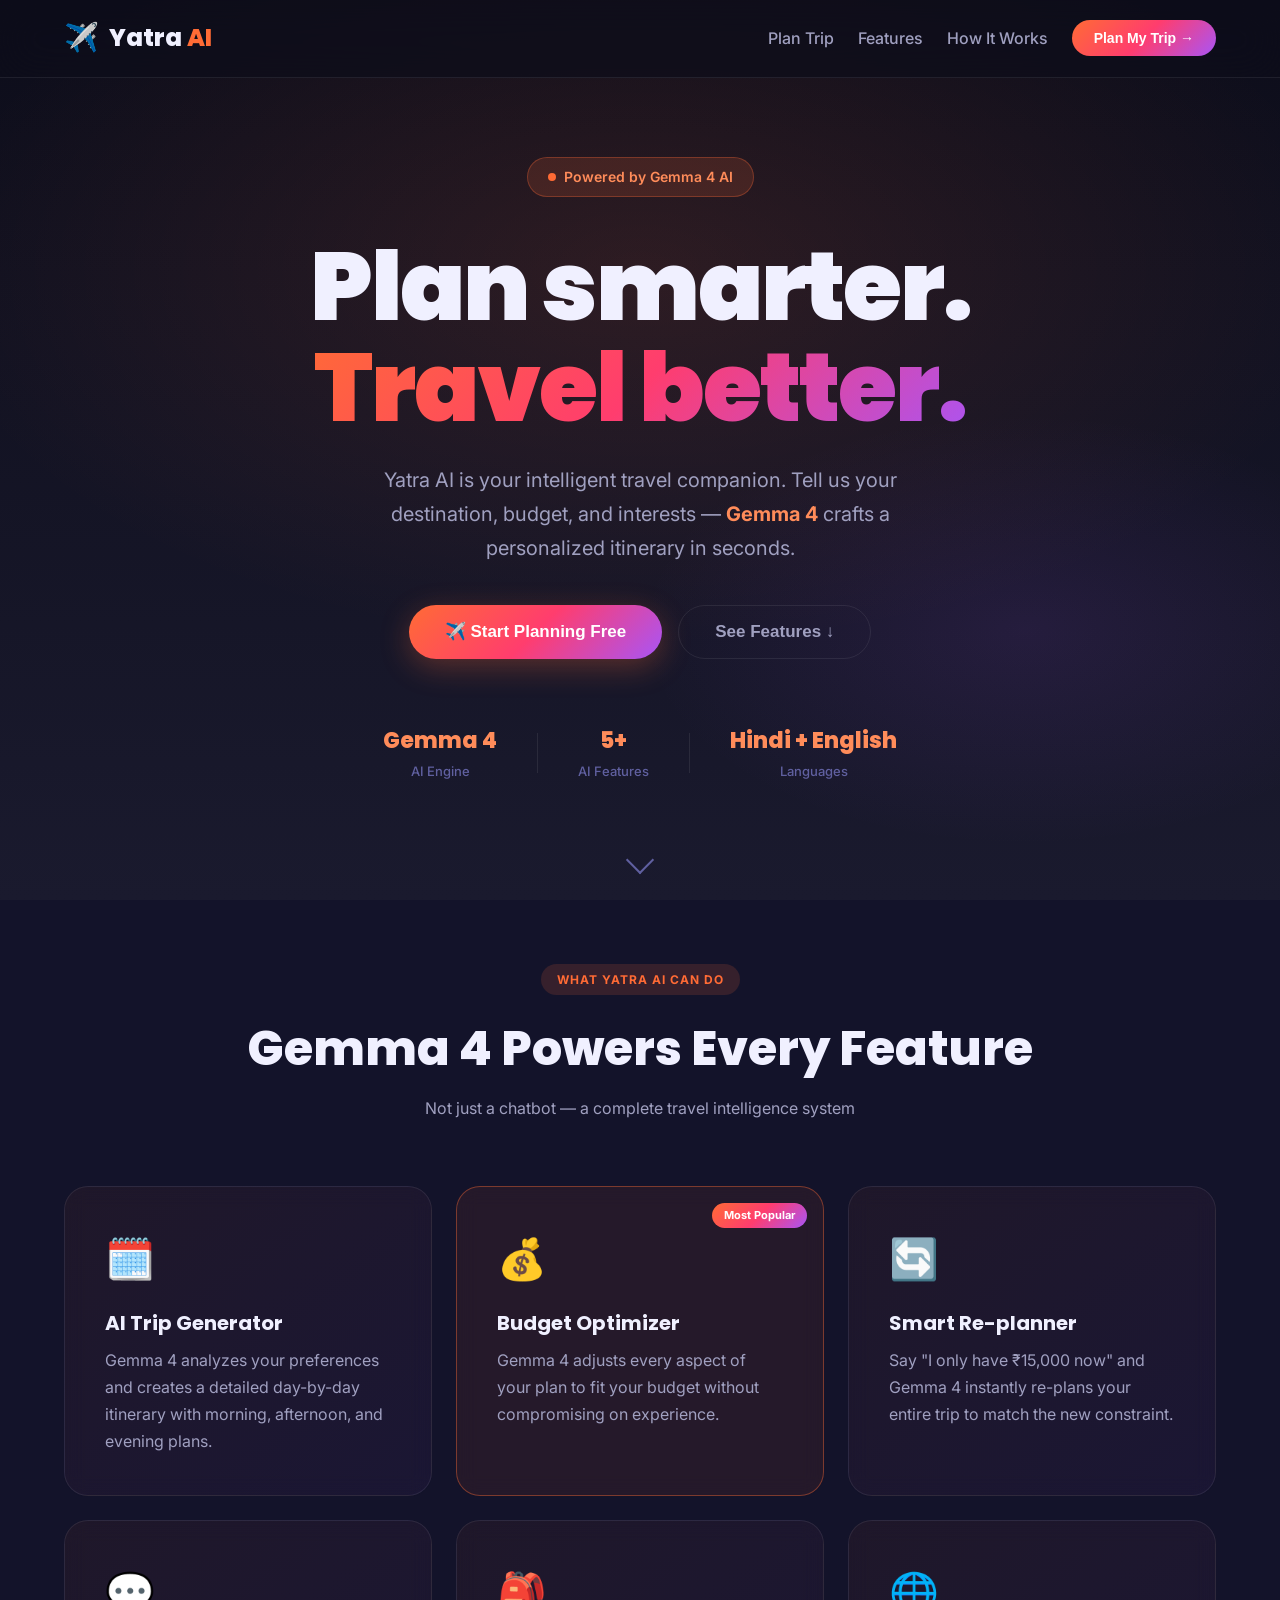
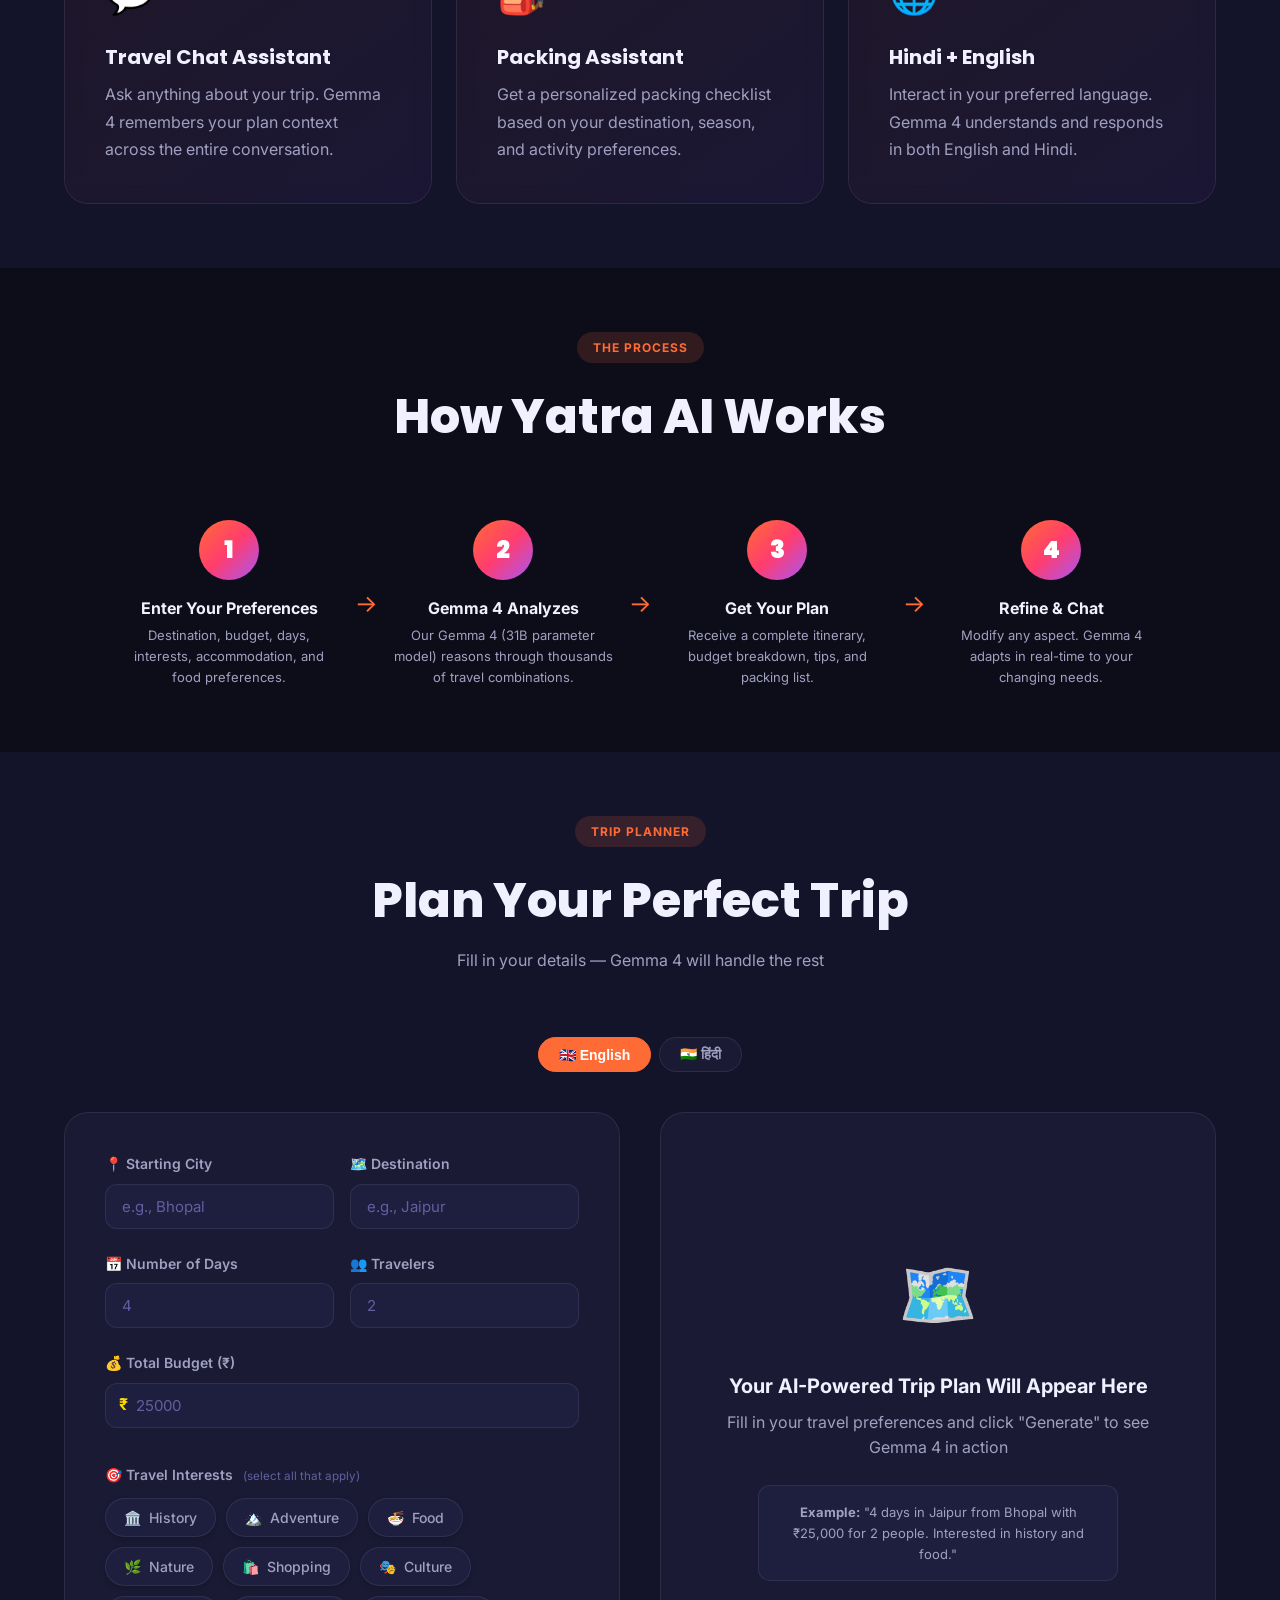
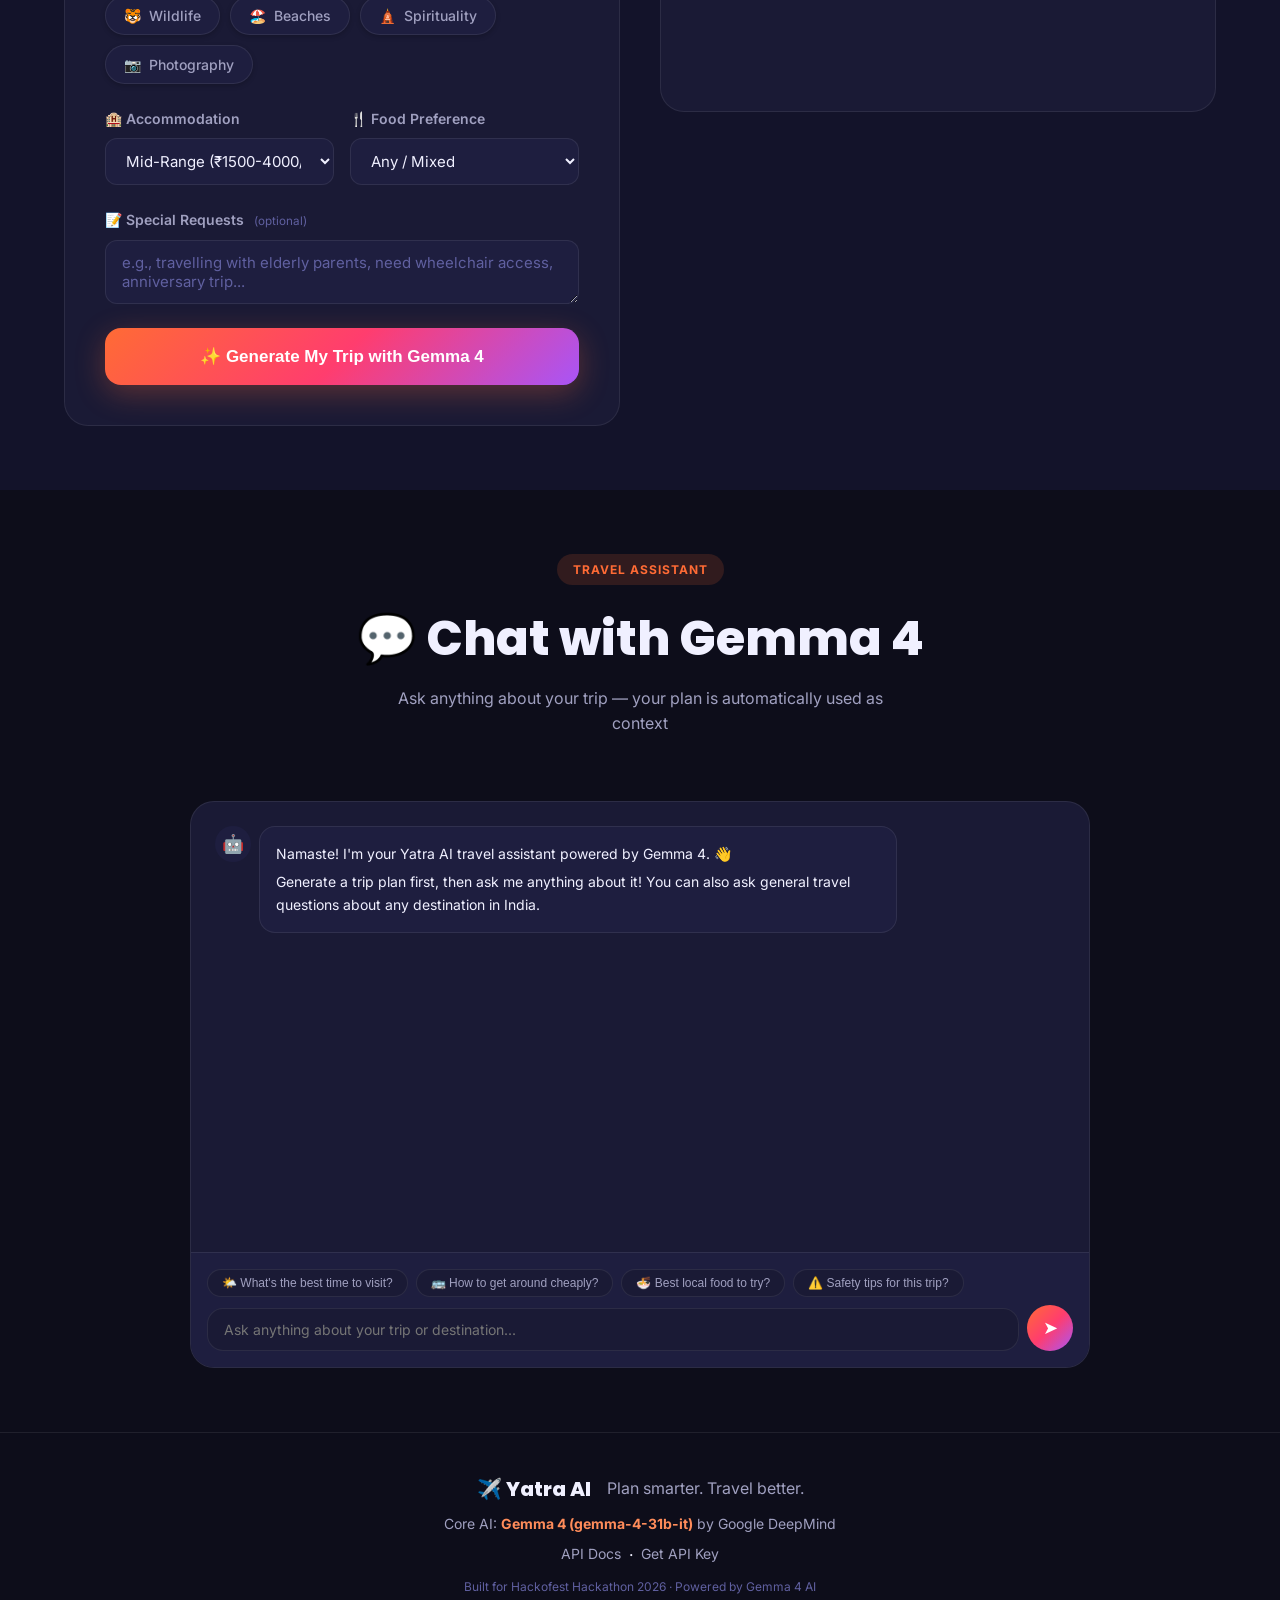
==== commit 31450ae4: "fix: Travel interests selection functionality with multi-select, clear active states, and AI prompt " ====
--- a/frontend/index.html
+++ b/frontend/index.html
@@ -223,17 +223,47 @@
 
           <div class="form-group">
             <label>🎯 Travel Interests <small>(select all that apply)</small></label>
-            <div class="interests-grid">
-              <label class="interest-chip"><input type="checkbox" value="history"/> 🏛️ History</label>
-              <label class="interest-chip"><input type="checkbox" value="adventure"/> 🏔️ Adventure</label>
-              <label class="interest-chip"><input type="checkbox" value="food"/> 🍜 Food</label>
-              <label class="interest-chip"><input type="checkbox" value="nature"/> 🌿 Nature</label>
-              <label class="interest-chip"><input type="checkbox" value="shopping"/> 🛍️ Shopping</label>
-              <label class="interest-chip"><input type="checkbox" value="culture"/> 🎭 Culture</label>
-              <label class="interest-chip"><input type="checkbox" value="wildlife"/> 🐯 Wildlife</label>
-              <label class="interest-chip"><input type="checkbox" value="beaches"/> 🏖️ Beaches</label>
-              <label class="interest-chip"><input type="checkbox" value="spirituality"/> 🕌 Spirituality</label>
-              <label class="interest-chip"><input type="checkbox" value="photography"/> 📸 Photography</label>
+            <div class="interests-grid" id="interestsGrid">
+              <button type="button" class="interest-chip" data-interest="History" aria-pressed="false">
+                <span class="chip-emoji">🏛️</span>
+                <span class="chip-label">History</span>
+              </button>
+              <button type="button" class="interest-chip" data-interest="Adventure" aria-pressed="false">
+                <span class="chip-emoji">🏔️</span>
+                <span class="chip-label">Adventure</span>
+              </button>
+              <button type="button" class="interest-chip" data-interest="Food" aria-pressed="false">
+                <span class="chip-emoji">🍜</span>
+                <span class="chip-label">Food</span>
+              </button>
+              <button type="button" class="interest-chip" data-interest="Nature" aria-pressed="false">
+                <span class="chip-emoji">🌿</span>
+                <span class="chip-label">Nature</span>
+              </button>
+              <button type="button" class="interest-chip" data-interest="Shopping" aria-pressed="false">
+                <span class="chip-emoji">🛍️</span>
+                <span class="chip-label">Shopping</span>
+              </button>
+              <button type="button" class="interest-chip" data-interest="Culture" aria-pressed="false">
+                <span class="chip-emoji">🎭</span>
+                <span class="chip-label">Culture</span>
+              </button>
+              <button type="button" class="interest-chip" data-interest="Wildlife" aria-pressed="false">
+                <span class="chip-emoji">🐯</span>
+                <span class="chip-label">Wildlife</span>
+              </button>
+              <button type="button" class="interest-chip" data-interest="Beaches" aria-pressed="false">
+                <span class="chip-emoji">🏖️</span>
+                <span class="chip-label">Beaches</span>
+              </button>
+              <button type="button" class="interest-chip" data-interest="Spirituality" aria-pressed="false">
+                <span class="chip-emoji">🛕</span>
+                <span class="chip-label">Spirituality</span>
+              </button>
+              <button type="button" class="interest-chip" data-interest="Photography" aria-pressed="false">
+                <span class="chip-emoji">📷</span>
+                <span class="chip-label">Photography</span>
+              </button>
             </div>
           </div>
 
--- a/frontend/assets/css/styles.css
+++ b/frontend/assets/css/styles.css
@@ -297,18 +297,70 @@
 .budget-per-person { font-size: 12px; color: var(--accent2); margin-top: 4px; }
 
 /* Interests */
-.interests-grid { display: flex; flex-wrap: wrap; gap: 8px; }
+.interests-grid {
+  display: flex;
+  flex-wrap: wrap;
+  gap: 10px;
+  margin-top: 4px;
+}
+
 .interest-chip {
-  display: flex; align-items: center; gap: 6px;
-  background: var(--bg3); border: 1px solid var(--border);
-  padding: 8px 14px; border-radius: var(--r-full);
-  cursor: pointer; transition: var(--t); font-size: 13px; font-weight: 500;
+  display: inline-flex;
+  align-items: center;
+  justify-content: center;
+  gap: 8px;
+  background: var(--bg3);
+  border: 1px solid var(--border);
+  color: var(--text-dim);
+  padding: 10px 18px;
+  border-radius: var(--r-full);
+  cursor: pointer;
+  transition: all 0.2s cubic-bezier(0.4, 0, 0.2, 1);
+  font-size: 14px;
+  font-weight: 500;
+  font-family: inherit;
   user-select: none;
-}
-.interest-chip:hover { border-color: var(--primary); }
-.interest-chip input[type="checkbox"] { display: none; }
+  outline: none;
+  position: relative;
+  z-index: 1;
+  pointer-events: auto;
+  box-shadow: 0 2px 5px rgba(0, 0, 0, 0.2);
+}
+
+.interest-chip * {
+  pointer-events: none; /* Entire button card receives the click */
+}
+
+.interest-chip:hover {
+  border-color: rgba(255, 107, 53, 0.6);
+  background: rgba(255, 255, 255, 0.06);
+  color: var(--text);
+  transform: translateY(-2px);
+  box-shadow: 0 4px 12px rgba(255, 107, 53, 0.2);
+}
+
+.interest-chip:active {
+  transform: translateY(0) scale(0.97);
+}
+
 .interest-chip.selected {
-  background: rgba(255,107,53,0.15); border-color: var(--primary); color: var(--primary-light);
+  background: linear-gradient(135deg, rgba(255, 107, 53, 0.28), rgba(168, 85, 247, 0.22));
+  border-color: var(--primary);
+  color: #ffffff;
+  font-weight: 600;
+  box-shadow: 0 0 0 1px var(--primary), 0 4px 16px rgba(255, 107, 53, 0.35);
+  transform: translateY(-1px);
+}
+
+.interest-chip.selected .chip-emoji {
+  filter: drop-shadow(0 0 6px rgba(255, 107, 53, 0.8));
+  transform: scale(1.1);
+  transition: transform 0.2s ease;
+}
+
+.interest-chip.selected .chip-label {
+  color: #ffffff;
+  text-shadow: 0 0 8px rgba(255, 255, 255, 0.3);
 }
 
 /* Generate Button */
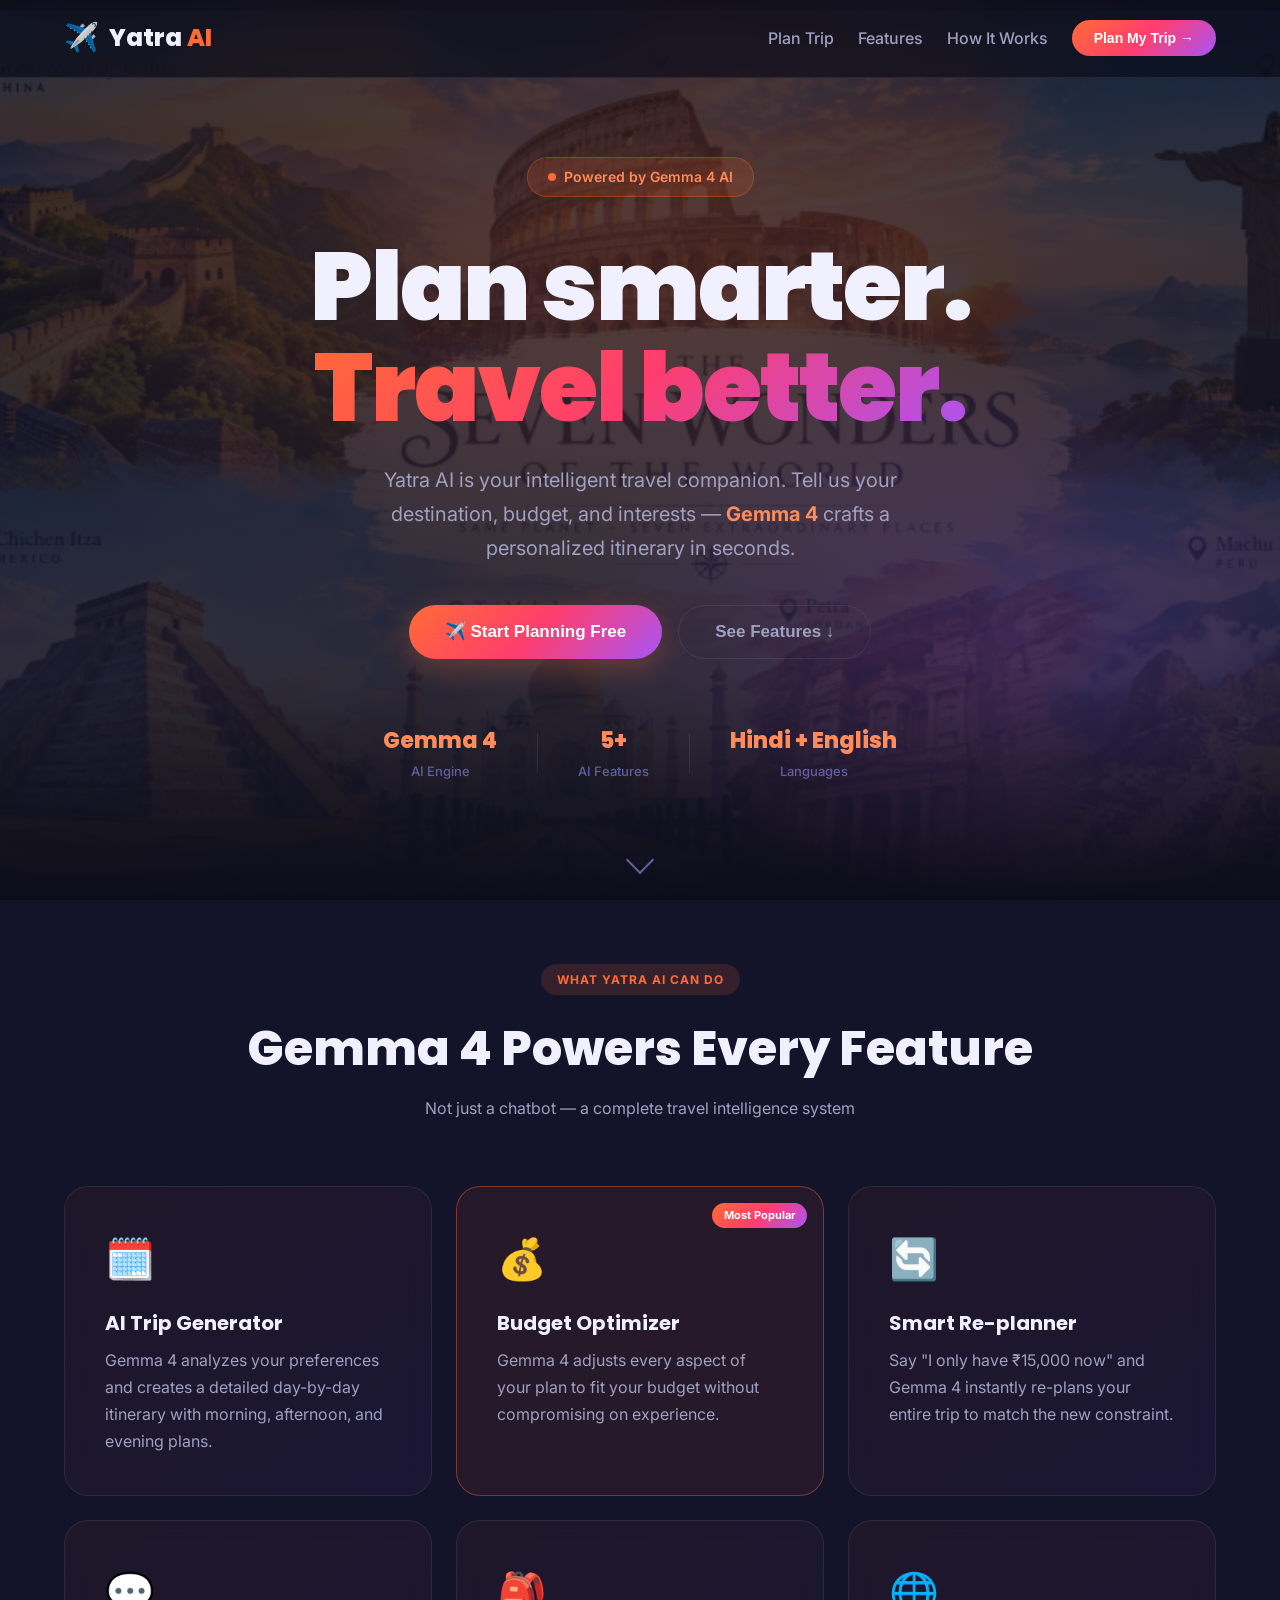
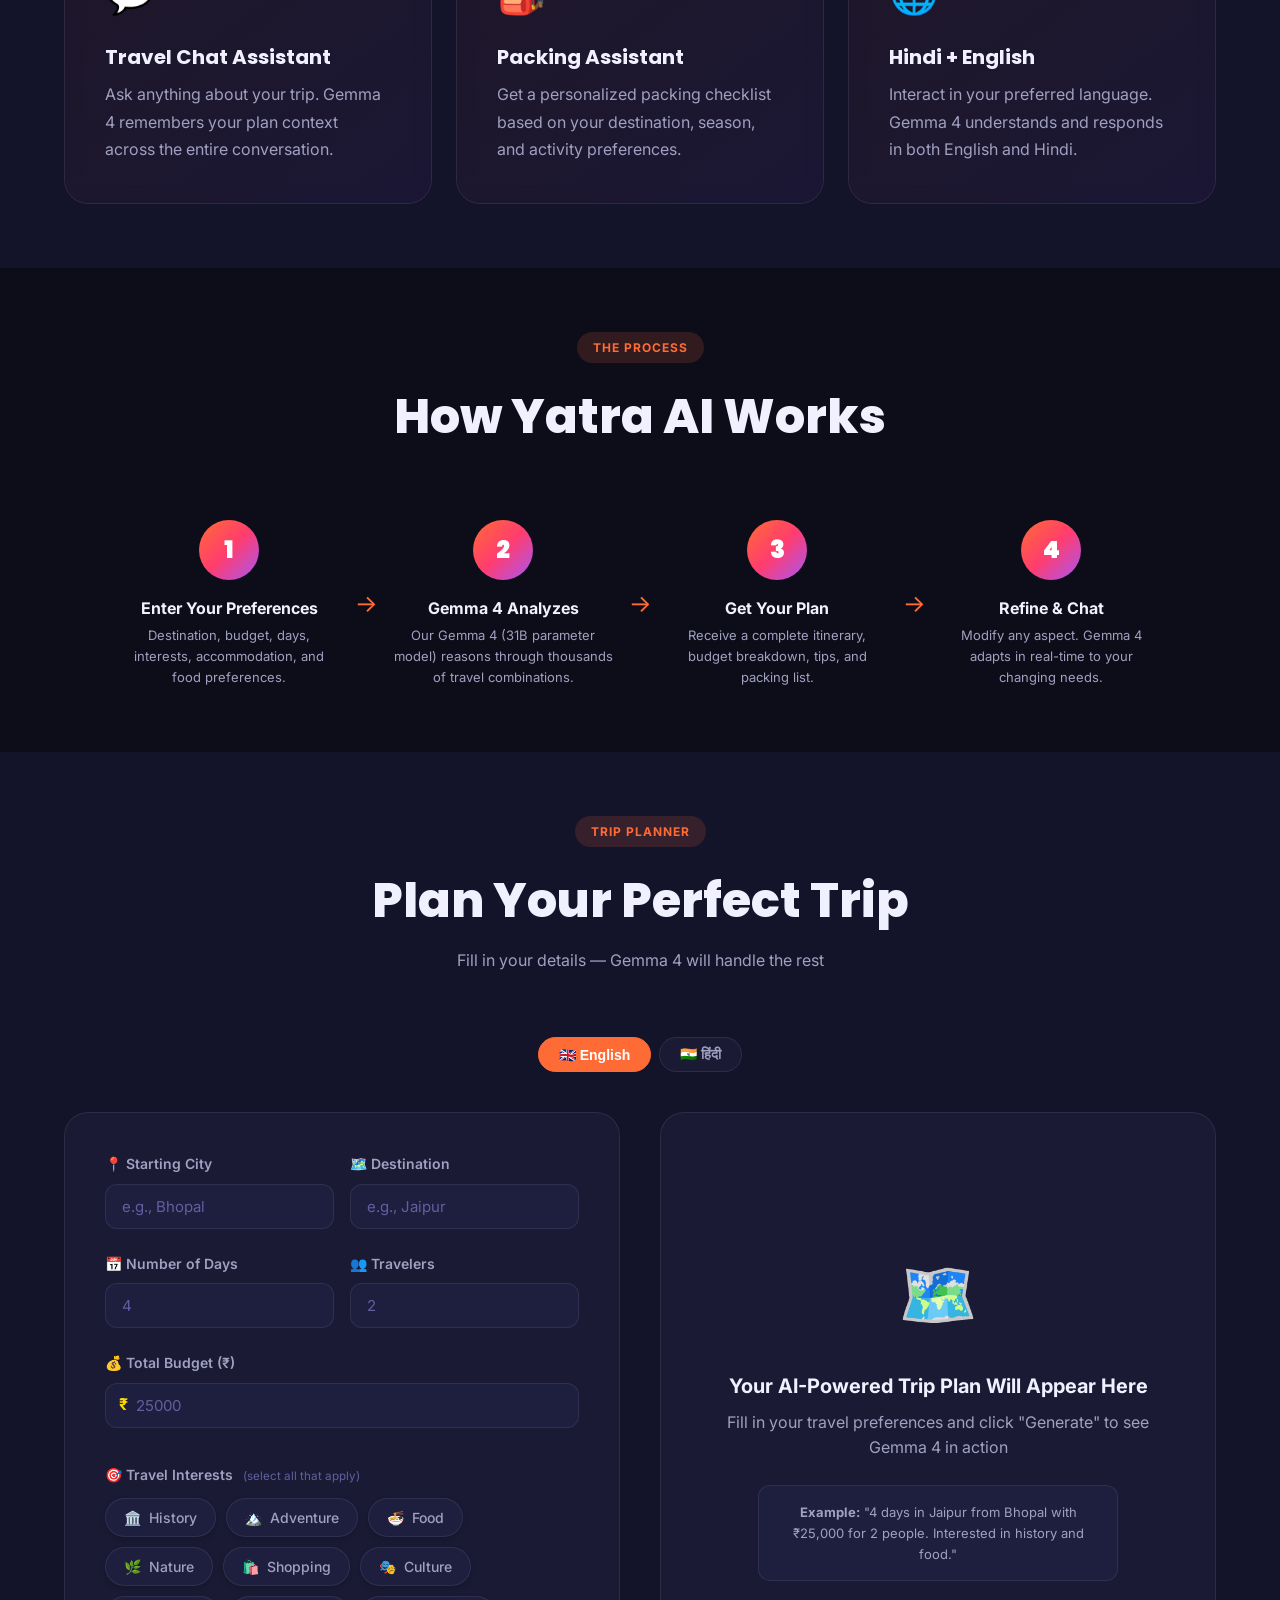
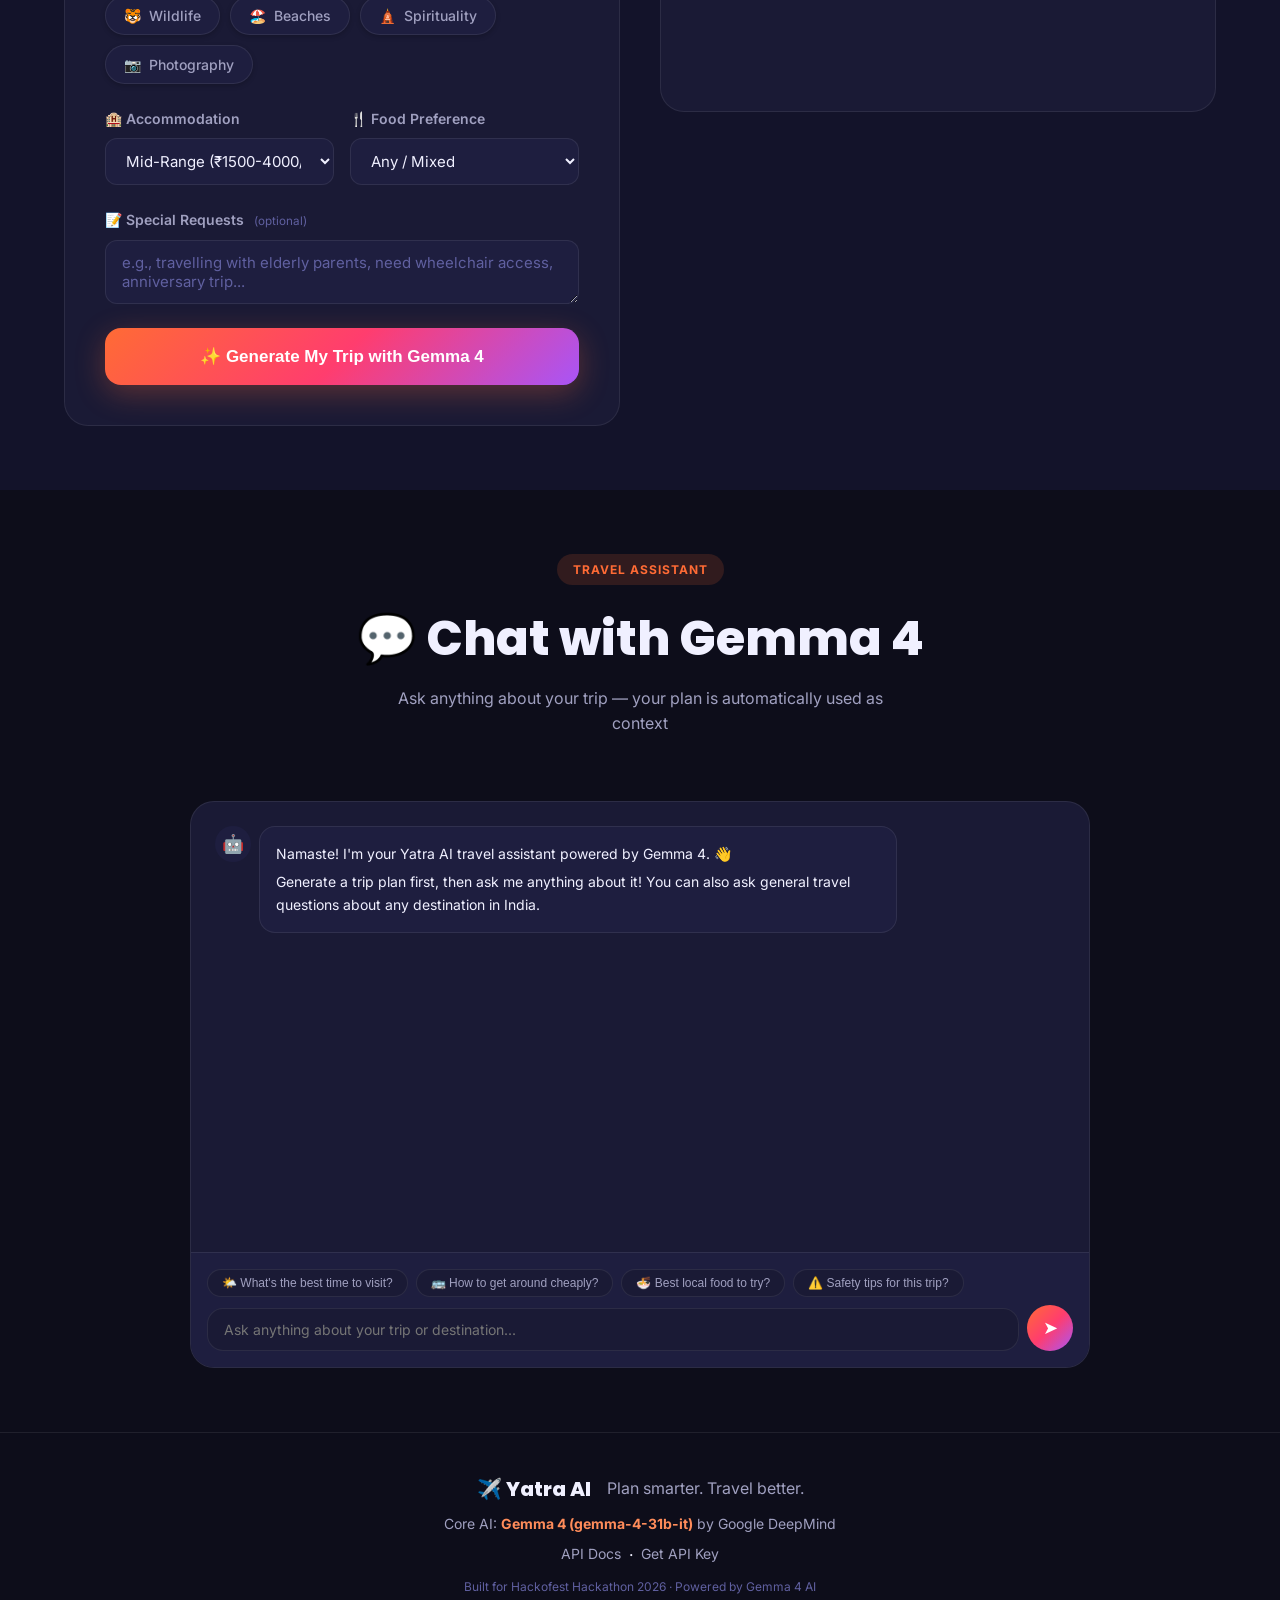
==== commit f8771467: "feat(ui): Add Seven Wonders of the World background image to hero section with elegant dark blend ov" ====
--- a/frontend/index.html
+++ b/frontend/index.html
@@ -40,6 +40,7 @@
 <!-- ═══════════════════════════════════════════ -->
 <section class="hero">
   <div class="hero-bg">
+    <div class="hero-image"></div>
     <div class="hero-particles" id="particles"></div>
     <div class="hero-gradient"></div>
   </div>
--- a/frontend/assets/css/styles.css
+++ b/frontend/assets/css/styles.css
@@ -126,11 +126,20 @@
   padding: 100px var(--sp-lg) 60px;
 }
 .hero-bg { position: absolute; inset: 0; }
+.hero-image {
+  position: absolute; inset: 0;
+  background-image: url('../images/hero-bg.jpg');
+  background-size: cover;
+  background-position: center center;
+  background-repeat: no-repeat;
+  filter: saturate(1.1) brightness(0.65);
+  transform: scale(1.02);
+}
 .hero-gradient {
   position: absolute; inset: 0;
-  background: radial-gradient(ellipse 80% 60% at 50% 30%, rgba(255,107,53,0.12) 0%, transparent 70%),
-              radial-gradient(ellipse 50% 40% at 80% 70%, rgba(168,85,247,0.1) 0%, transparent 60%),
-              linear-gradient(180deg, #0D0D1A 0%, #1A1A2E 100%);
+  background: radial-gradient(ellipse 80% 60% at 50% 30%, rgba(255,107,53,0.18) 0%, transparent 70%),
+              radial-gradient(ellipse 60% 50% at 80% 70%, rgba(168,85,247,0.2) 0%, transparent 60%),
+              linear-gradient(180deg, rgba(13,13,26,0.72) 0%, rgba(26,26,46,0.85) 75%, #0D0D1A 100%);
 }
 .hero-particles { position: absolute; inset: 0; overflow: hidden; }
 .particle {
